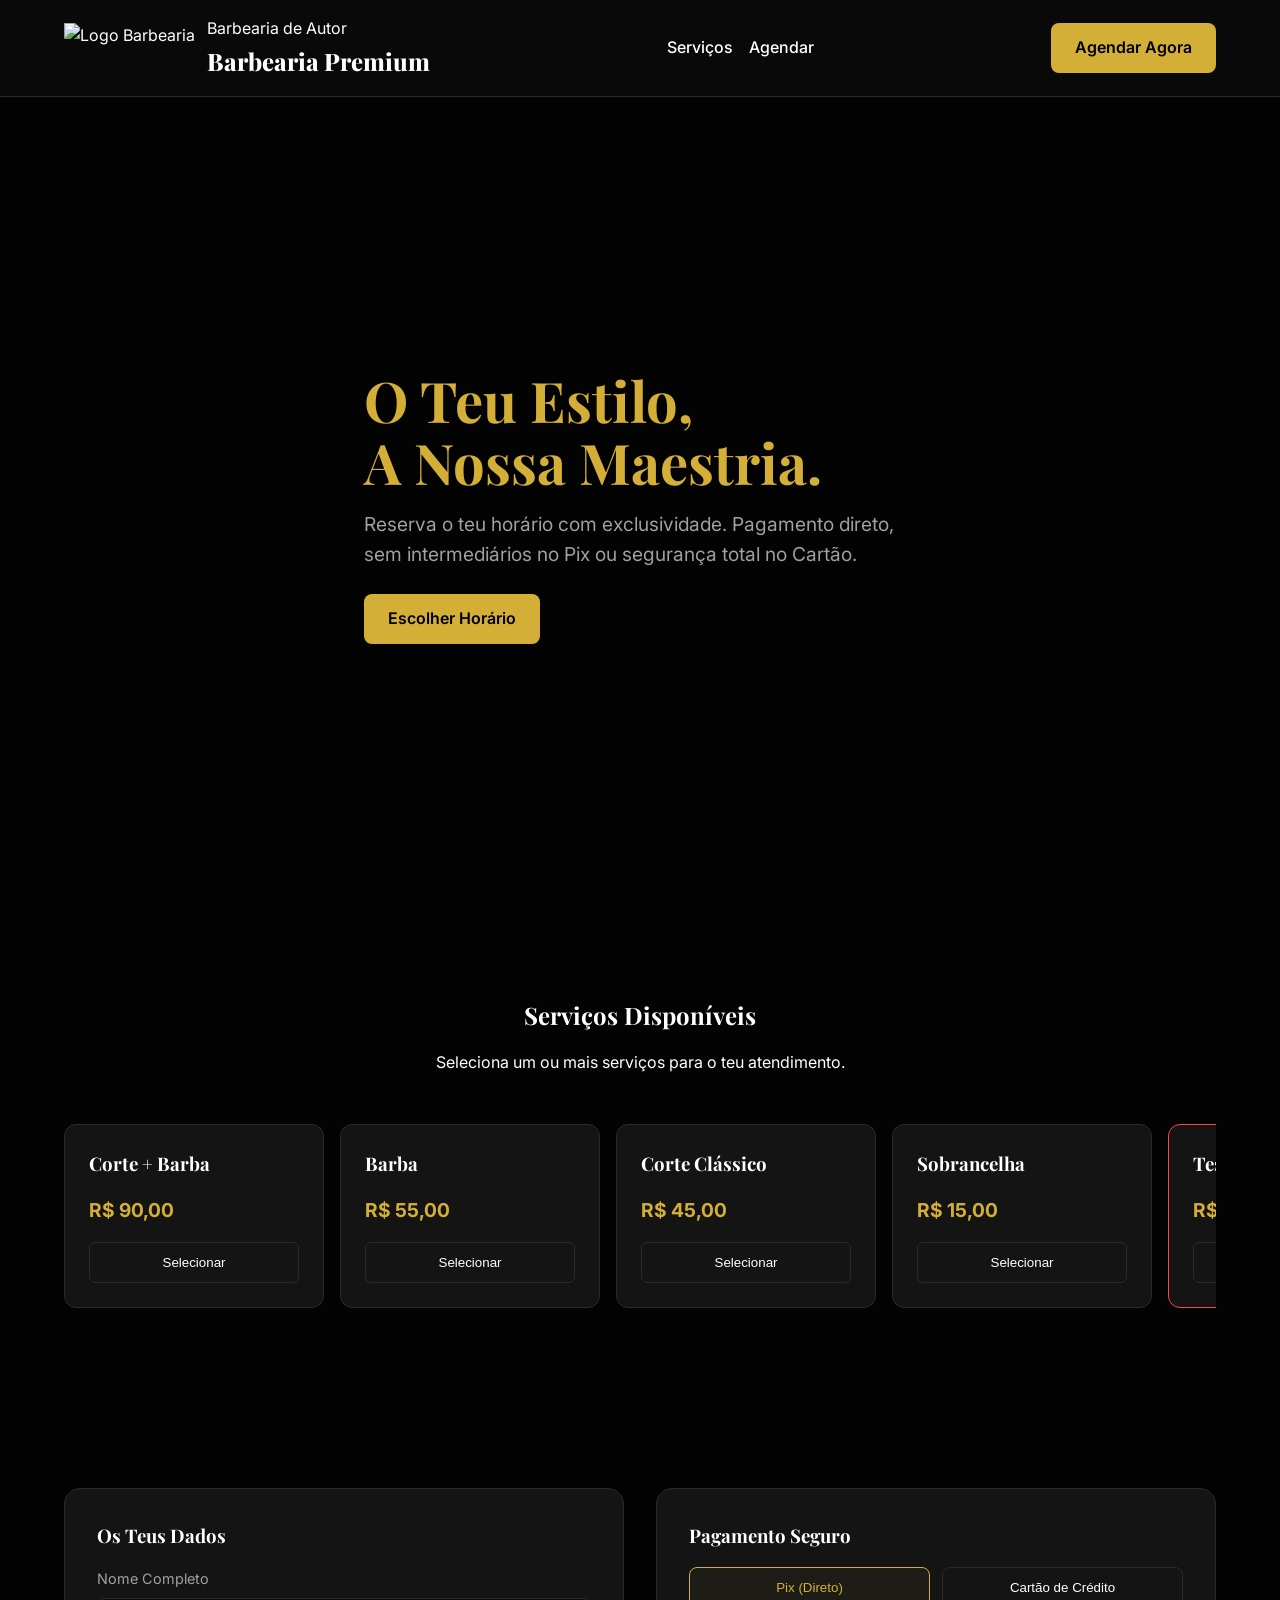
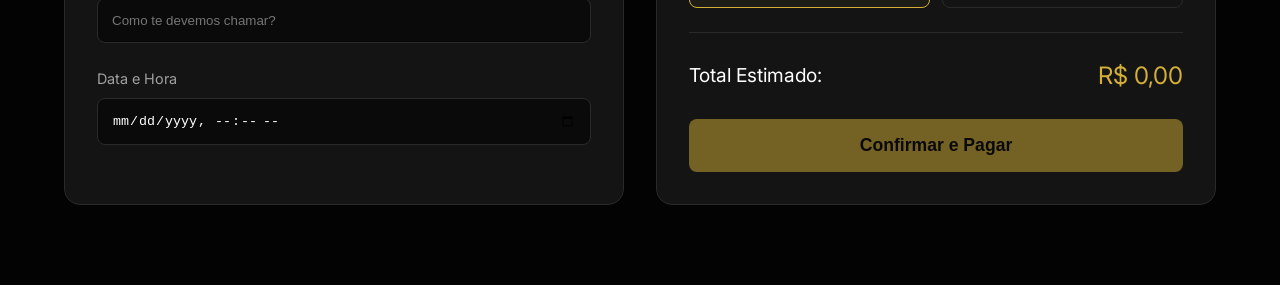
==== index.html @ 87f80664 "Update index.html" ====
<!DOCTYPE html>
<html lang="pt-pt">
<head>
    <meta charset="UTF-8">
    <meta name="viewport" content="width=device-width, initial-scale=1.0">
    <title>Barbearia Premium | Agendamento</title>
    <link rel="preconnect" href="https://fonts.googleapis.com">
    <link rel="preconnect" href="https://fonts.gstatic.com" crossorigin>
    <link href="https://fonts.googleapis.com/css2?family=Inter:wght@400;600;700&family=Playfair+Display:wght@700;800&display=swap" rel="stylesheet">
    <link rel="stylesheet" href="styles.css">
    <script src="https://cdn.jsdelivr.net/npm/@supabase/supabase-js@2"></script>
</head>
<body>

    <header class="site-header">
        <div class="container header-inner">
            <div class="brand">
                <img src="maquininha-logo.png" alt="Logo Barbearia" class="brand-logo-img">
                <div class="brand-text">
                    <span class="brand-kicker">Barbearia de Autor</span>
                    <span class="brand-name">Barbearia Premium</span>
                </div>
            </div>
            <nav class="nav-links">
                <a href="#servicos">Serviços</a>
                <a href="#agendar">Agendar</a>
            </nav>
            <div class="header-actions">
                <a href="#agendar" class="btn btn-primary">Agendar Agora</a>
            </div>
        </div>
    </header>

    <main>
        <section class="hero-section">
            <div class="container hero-content">
                <h1>O Teu Estilo, <br>A Nossa Maestria.</h1>
                <p>Reserva o teu horário com exclusividade. Pagamento direto, sem intermediários no Pix ou segurança total no Cartão.</p>
                <a href="#agendar" class="btn btn-primary">Escolher Horário</a>
            </div>
        </section>

        <section id="servicos" class="section">
            <div class="container">
                <div class="section-head">
                    <h2>Serviços Disponíveis</h2>
                    <p>Seleciona um ou mais serviços para o teu atendimento.</p>
                </div>
                
                <div class="service-grid">
                    <div class="service-card" data-service="Corte + Barba" data-price="90">
                        <div class="card-head">
                            <h3>Corte + Barba</h3>
                            <span class="price-tag">R$ 90,00</span>
                        </div>
                        <button class="service-select">Selecionar</button>
                    </div>

                    <div class="service-card" data-service="Barba" data-price="55">
                        <div class="card-head">
                            <h3>Barba</h3>
                            <span class="price-tag">R$ 55,00</span>
                        </div>
                        <button class="service-select">Selecionar</button>
                    </div>

                    <div class="service-card" data-service="Corte Clássico" data-price="45">
                        <div class="card-head">
                            <h3>Corte Clássico</h3>
                            <span class="price-tag">R$ 45,00</span>
                        </div>
                        <button class="service-select">Selecionar</button>
                    </div>

                    <div class="service-card" data-service="Sobrancelha" data-price="15">
                        <div class="card-head">
                            <h3>Sobrancelha</h3>
                            <span class="price-tag">R$ 15,00</span>
                        </div>
                        <button class="service-select">Selecionar</button>
                    </div>

                    <div class="service-card test-card" data-service="Teste Sistema" data-price="1">
                        <div class="card-head">
                            <h3>Teste do Sistema</h3>
                            <span class="price-tag">R$ 1,00</span>
                        </div>
                        <button class="service-select">Selecionar</button>
                    </div>
                </div>
            </div>
        </section>

        <section id="agendar" class="section section-booking">
            <div class="container">
                <div class="booking-grid">
                    <div class="panel">
                        <h3>Os Teus Dados</h3>
                        <div class="field">
                            <label>Nome Completo</label>
                            <input type="text" id="client-name" placeholder="Como te devemos chamar?">
                        </div>
                        <div class="field">
                            <label>Data e Hora</label>
                            <input type="datetime-local" id="appointment">
                        </div>
                    </div>

                    <div class="panel payment-panel">
                        <h3>Pagamento Seguro</h3>
                        <div class="payment-methods">
                            <button class="payment-button active" data-method="pix">Pix (Direto)</button>
                            <button class="payment-button" data-method="card">Cartão de Crédito</button>
                        </div>

                        <div class="total-line">
                            <span>Total Estimado:</span>
                            <span id="total-value">R$ 0,00</span>
                        </div>

                        <button id="confirm-btn" class="confirm-btn" disabled>Confirmar e Pagar</button>
                    </div>
                </div>
            </div>
        </section>
    </main>

    <div id="pix-modal" class="modal-overlay" style="display:none;">
        <div class="modal-content">
            <h3>Pagamento via Pix</h3>
            <p>Efetua o pagamento e envia o comprovativo no passo seguinte.</p>
            <img id="qr-code-img" src="" alt="QR Code Pix">
            <div class="pix-copy-box">
                <input id="pix-copy-paste" readonly>
                <button onclick="copyPixCode()">Copiar Código</button>
            </div>
            <button id="btn-check-payment" class="btn-success">Já paguei! Enviar Comprovativo</button>
            <button onclick="document.getElementById('pix-modal').style.display='none'" class="btn-cancel">Cancelar</button>
        </div>
    </div>

    <script src="script.js"></script>
</body>
</html>
---- styles.css ----
/* ===========================
   VARIÁVEIS E TEMA ESCURO
=========================== */
:root {
    --bg-color: #0a0a0a;
    --surface-color: #141414;
    --border-color: #2a2a2a;
    --text-primary: #ffffff;
    --text-secondary: #a0a0a0;
    --accent-color: #d4af37; /* Dourado */
    --accent-hover: #b5952f;
    --danger: #ff4444;
    --success: #00C851;
    --font-sans: 'Inter', sans-serif;
    --font-serif: 'Playfair Display', serif;
}

* { margin: 0; padding: 0; box-sizing: border-box; }
html { scroll-behavior: smooth; }

body {
    background-color: var(--bg-color); /* Fallback */
    color: var(--text-primary);
    font-family: var(--font-sans);
    line-height: 1.6;
    
    /* NOVO: Imagem do homem no site TODO */
    background-image: url('Caminho/Para/Sua/Foto_Hero_image_10.png'); /* Coloque o link real */
    background-size: cover;
    background-position: top center; /* Centraliza o rosto no topo */
    background-repeat: no-repeat;
    background-attachment: fixed; /* Efeito parallax ( premium) */
    position: relative;
}

/* Camada escura geral sobre a imagem para garantir a legibilidade do texto em todo o site */
body::before {
    content: '';
    position: absolute;
    top: 0; left: 0; width: 100%; height: 100%;
    background-color: rgba(0, 0, 0, 0.75); /* Camada escura suave */
    z-index: -1; /* Fica atrás de todo o conteúdo */
}

.container {
    max-width: 1200px;
    margin: 0 auto;
    padding: 0 24px;
}

h1, h2, h3 { font-family: var(--font-serif); font-weight: 700; margin-bottom: 16px; }

/* ===========================
   CABEÇALHO (Logo Maquininha)
=========================== */
.site-header {
    background-color: rgba(10, 10, 10, 0.95);
    backdrop-filter: blur(10px);
    border-bottom: 1px solid var(--border-color);
    position: sticky;
    top: 0;
    z-index: 100;
    padding: 16px 0;
}

.header-inner { display: flex; justify-content: space-between; align-items: center; }
.brand { display: flex; align-items: center; gap: 12px; }

/* Styling o novo logo em imagem */
.brand-logo-img {
    height: 50px; /* Ajuste a altura conforme necessário */
    width: auto;
    object-fit: contain;
}

.brand-text { display: flex; flex-direction: column; }
.brand-name { font-family: var(--font-serif); font-size: 1.5rem; font-weight: 800; }
.nav-links { display: flex; gap: 16px; }
.nav-links a { color: var(--text-primary); text-decoration: none; font-weight: 500; }
.nav-links a:hover { color: var(--accent-color); }
.header-actions { display: flex; align-items: center; }

/* ===========================
   BOTÕES E COMPONENTES
=========================== */
.btn { display: inline-block; padding: 12px 24px; border-radius: 8px; font-weight: 600; text-decoration: none; cursor: pointer; border: none; text-align: center; }
.btn-primary { background-color: var(--accent-color); color: #000; }
.section { padding: 80px 0; }
.section-head { margin-bottom: 48px; text-align: center; }

/* ===========================
   CONTEÚDO HERO (Fica sobre o fundo do body)
=========================== */
.hero-section {
    height: calc(100vh - 81px); /* Preenche a tela tirando o header */
    display: flex;
    align-items: center;
    position: relative;
    z-index: 1; /* Garante que fica acima da camada escura do body */
}

.hero-content { max-width: 600px; }
.hero-content h1 { font-size: 3.5rem; line-height: 1.1; color: var(--accent-color); }
.hero-content p { font-size: 1.2rem; color: var(--text-secondary); margin-bottom: 24px; }

/* ===========================
   SERVIÇOS (Carrossel)
=========================== */
.service-grid {
    display: flex;
    overflow-x: auto;
    scroll-snap-type: x mandatory;
    gap: 16px;
    padding-bottom: 20px;
}

.service-card {
    min-width: 260px; flex-shrink: 0; scroll-snap-align: start;
    background-color: var(--surface-color); border: 1px solid var(--border-color);
    border-radius: 12px; padding: 24px; display: flex; flex-direction: column; justify-content: space-between; gap: 16px;
}

.service-card.selected { border-color: var(--accent-color); box-shadow: 0 0 0 1px var(--accent-color); }
.price-tag { color: var(--accent-color); font-weight: 700; font-size: 1.2rem; }
.service-select { width: 100%; padding: 12px; background-color: transparent; border: 1px solid var(--border-color); color: var(--text-primary); border-radius: 6px; cursor: pointer; }
.service-card.selected .service-select { background-color: var(--accent-color); color: #000; border-color: var(--accent-color); }
.test-card { border-color: var(--danger) !important; }

/* ===========================
   AGENDAMENTO
=========================== */
.booking-grid { display: grid; grid-template-columns: 1fr 1fr; gap: 32px; }
.panel { background-color: var(--surface-color); border: 1px solid var(--border-color); border-radius: 16px; padding: 32px; }
.field { margin-bottom: 24px; }
.field label { display: block; font-size: 0.9rem; margin-bottom: 8px; color: var(--text-secondary); }
.field input, .field select { width: 100%; padding: 14px; background-color: var(--bg-color); border: 1px solid var(--border-color); color: var(--text-primary); border-radius: 8px; }
.payment-methods { display: flex; gap: 12px; margin-bottom: 24px; }
.payment-button { flex: 1; padding: 12px; background: transparent; border: 1px solid var(--border-color); color: var(--text-primary); border-radius: 8px; cursor: pointer; }
.payment-button.active { border-color: var(--accent-color); color: var(--accent-color); background-color: rgba(212, 175, 55, 0.05); }
.total-line { display: flex; justify-content: space-between; align-items: center; padding-top: 24px; border-top: 1px solid var(--border-color); margin-bottom: 24px; font-size: 1.2rem; }
#total-value { font-size: 1.5rem; color: var(--accent-color); }
.confirm-btn { width: 100%; padding: 16px; background-color: var(--accent-color); color: #000; border: none; border-radius: 8px; font-size: 1.1rem; font-weight: 700; cursor: pointer; }
.confirm-btn:disabled { opacity: 0.5; cursor: not-allowed; }

/* ===========================
   CELULAR (Mobile) e Correção de Rosto
=========================== */
@media (max-width: 768px) {
    .section { padding: 40px 0; }
    
    body {
        /* No celular, focamos o rosto (top right) para ele aparecer atrás do texto */
        background-position: top right;
    }

    .header-inner { flex-direction: column; gap: 16px; }
    .nav-links { display: none; }
    .header-actions { width: 100%; flex-direction: column; gap: 12px; }
    .header-actions .btn { width: 100%; }

    .hero-content { align-self: flex-end; padding-bottom: 40px; }
    .hero-content h1 { font-size: 2.5rem; }
    
    .booking-grid { grid-template-columns: 1fr; gap: 16px; }
    .panel { padding: 24px 16px; }
    .payment-methods { flex-direction: column; gap: 10px; }
    .payment-button { width: 100%; }
}
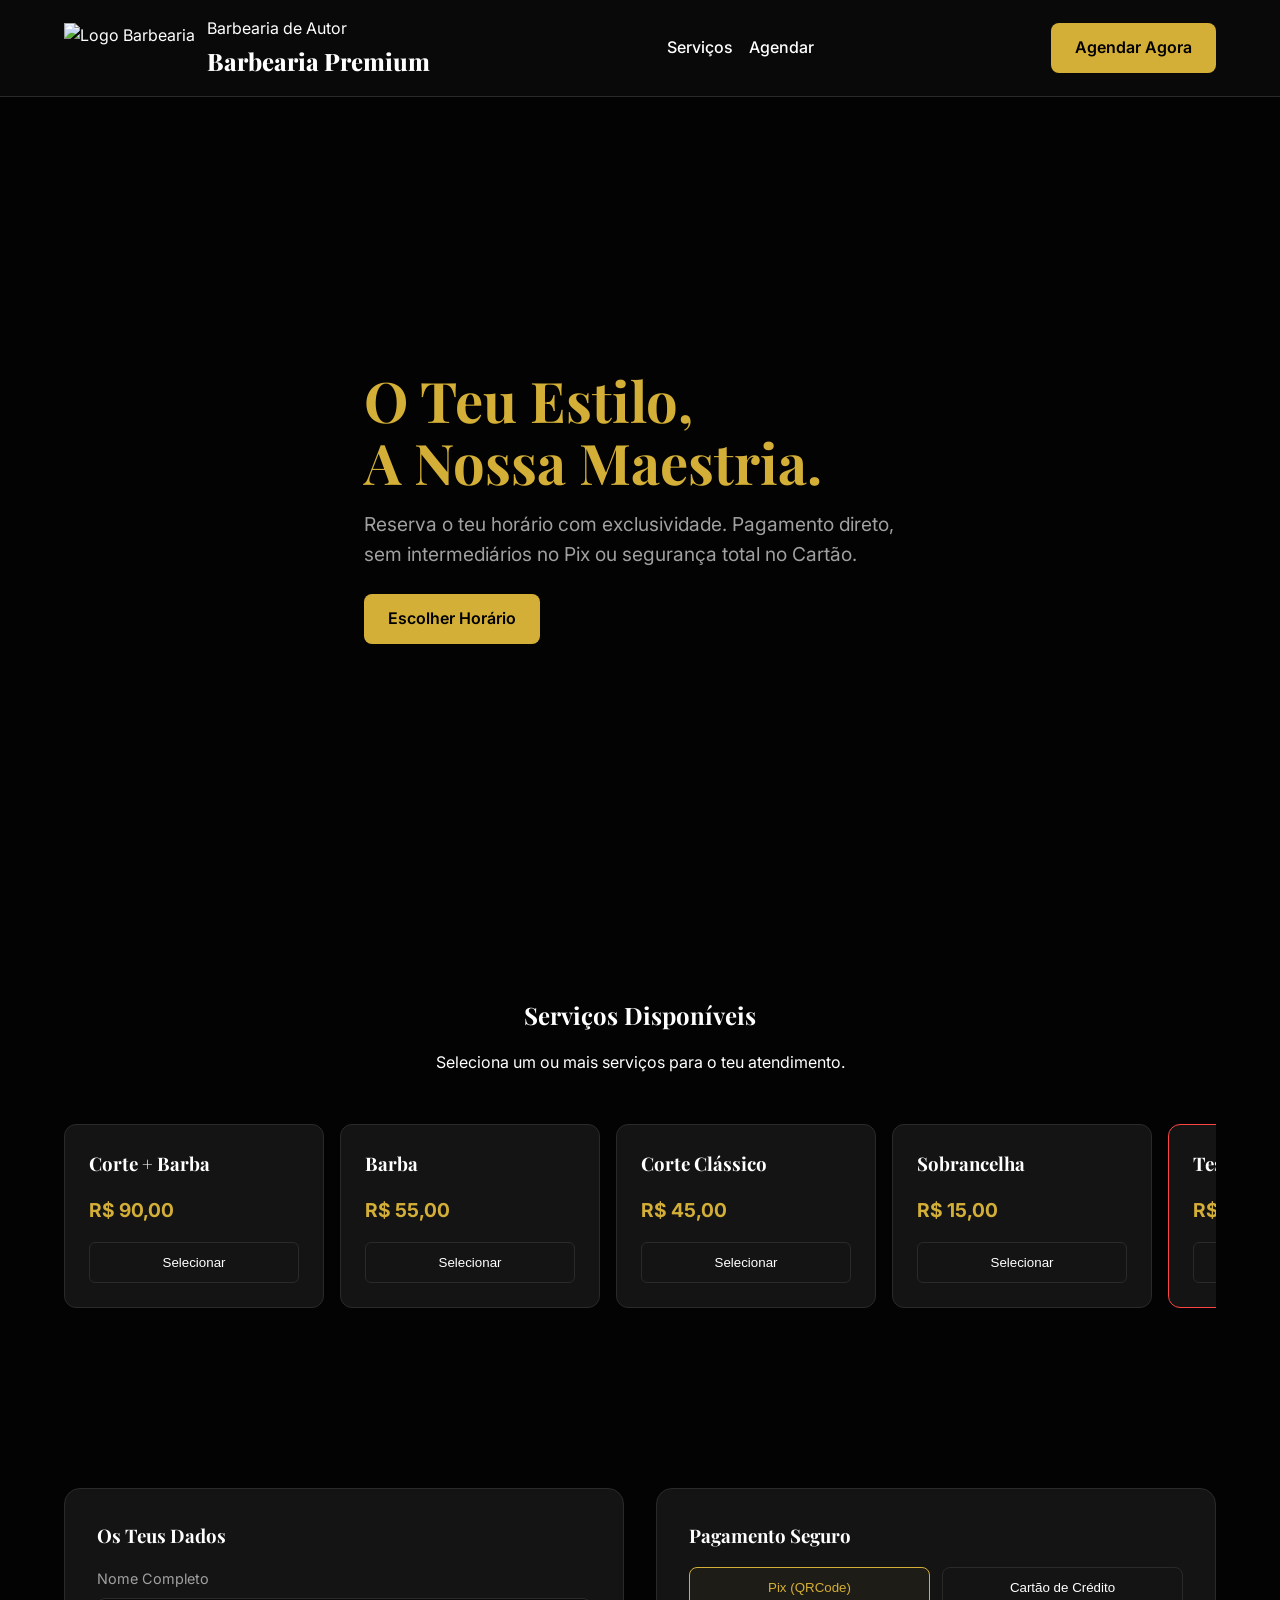
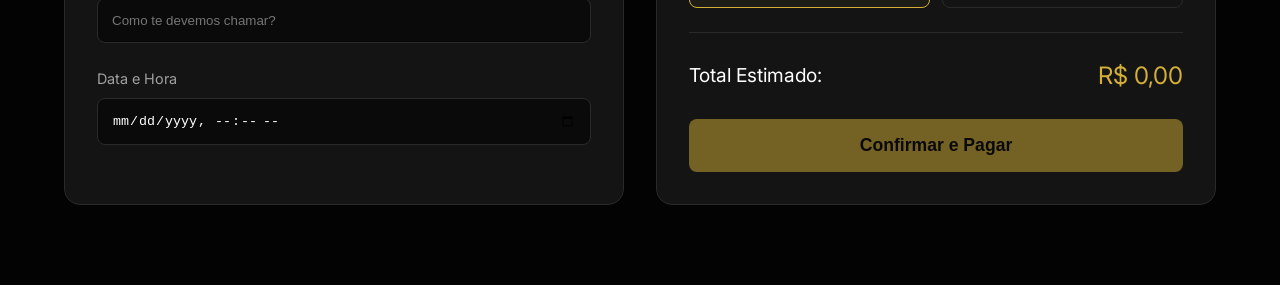
==== commit e0b7946d: "Update text for Pix payment confirmation" ====
--- a/index.html
+++ b/index.html
@@ -109,7 +109,7 @@
                     <div class="panel payment-panel">
                         <h3>Pagamento Seguro</h3>
                         <div class="payment-methods">
-                            <button class="payment-button active" data-method="pix">Pix (Direto)</button>
+                            <button class="payment-button active" data-method="pix">Pix (QRCode)</button>
                             <button class="payment-button" data-method="card">Cartão de Crédito</button>
                         </div>
 
@@ -128,13 +128,13 @@
     <div id="pix-modal" class="modal-overlay" style="display:none;">
         <div class="modal-content">
             <h3>Pagamento via Pix</h3>
-            <p>Efetua o pagamento e envia o comprovativo no passo seguinte.</p>
+            <p>Efetua o pagamento e envia o comprovante no passo seguinte.</p>
             <img id="qr-code-img" src="" alt="QR Code Pix">
             <div class="pix-copy-box">
                 <input id="pix-copy-paste" readonly>
                 <button onclick="copyPixCode()">Copiar Código</button>
             </div>
-            <button id="btn-check-payment" class="btn-success">Já paguei! Enviar Comprovativo</button>
+            <button id="btn-check-payment" class="btn-success">Já paguei! Enviar Comprovante</button>
             <button onclick="document.getElementById('pix-modal').style.display='none'" class="btn-cancel">Cancelar</button>
         </div>
     </div>
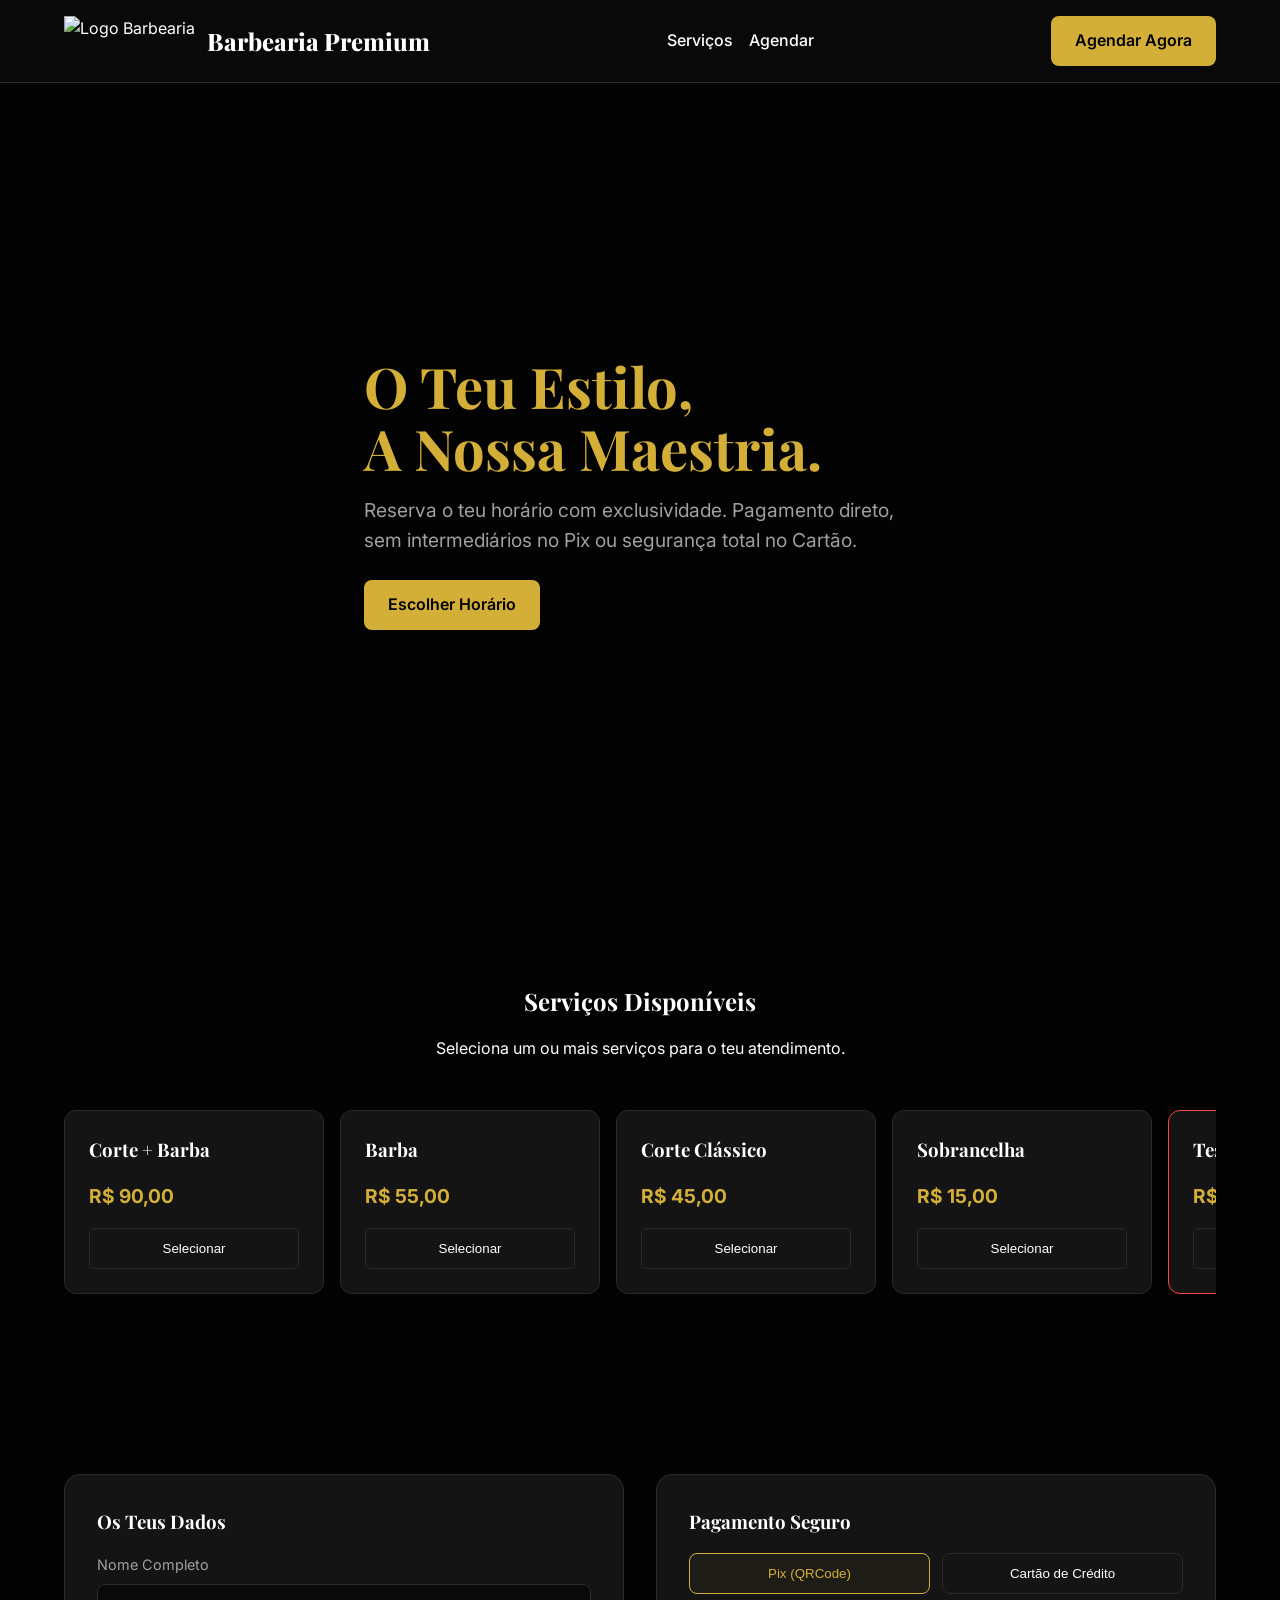
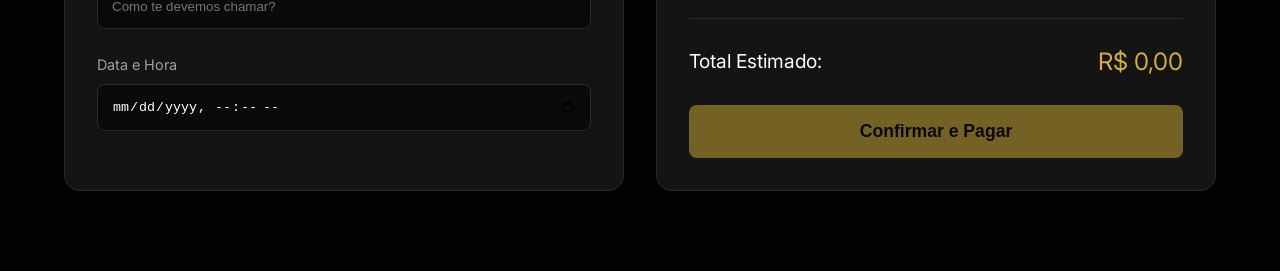
==== commit c991b1af: "Update index.html" ====
--- a/index.html
+++ b/index.html
@@ -17,7 +17,6 @@
             <div class="brand">
                 <img src="maquininha-logo.png" alt="Logo Barbearia" class="brand-logo-img">
                 <div class="brand-text">
-                    <span class="brand-kicker">Barbearia de Autor</span>
                     <span class="brand-name">Barbearia Premium</span>
                 </div>
             </div>
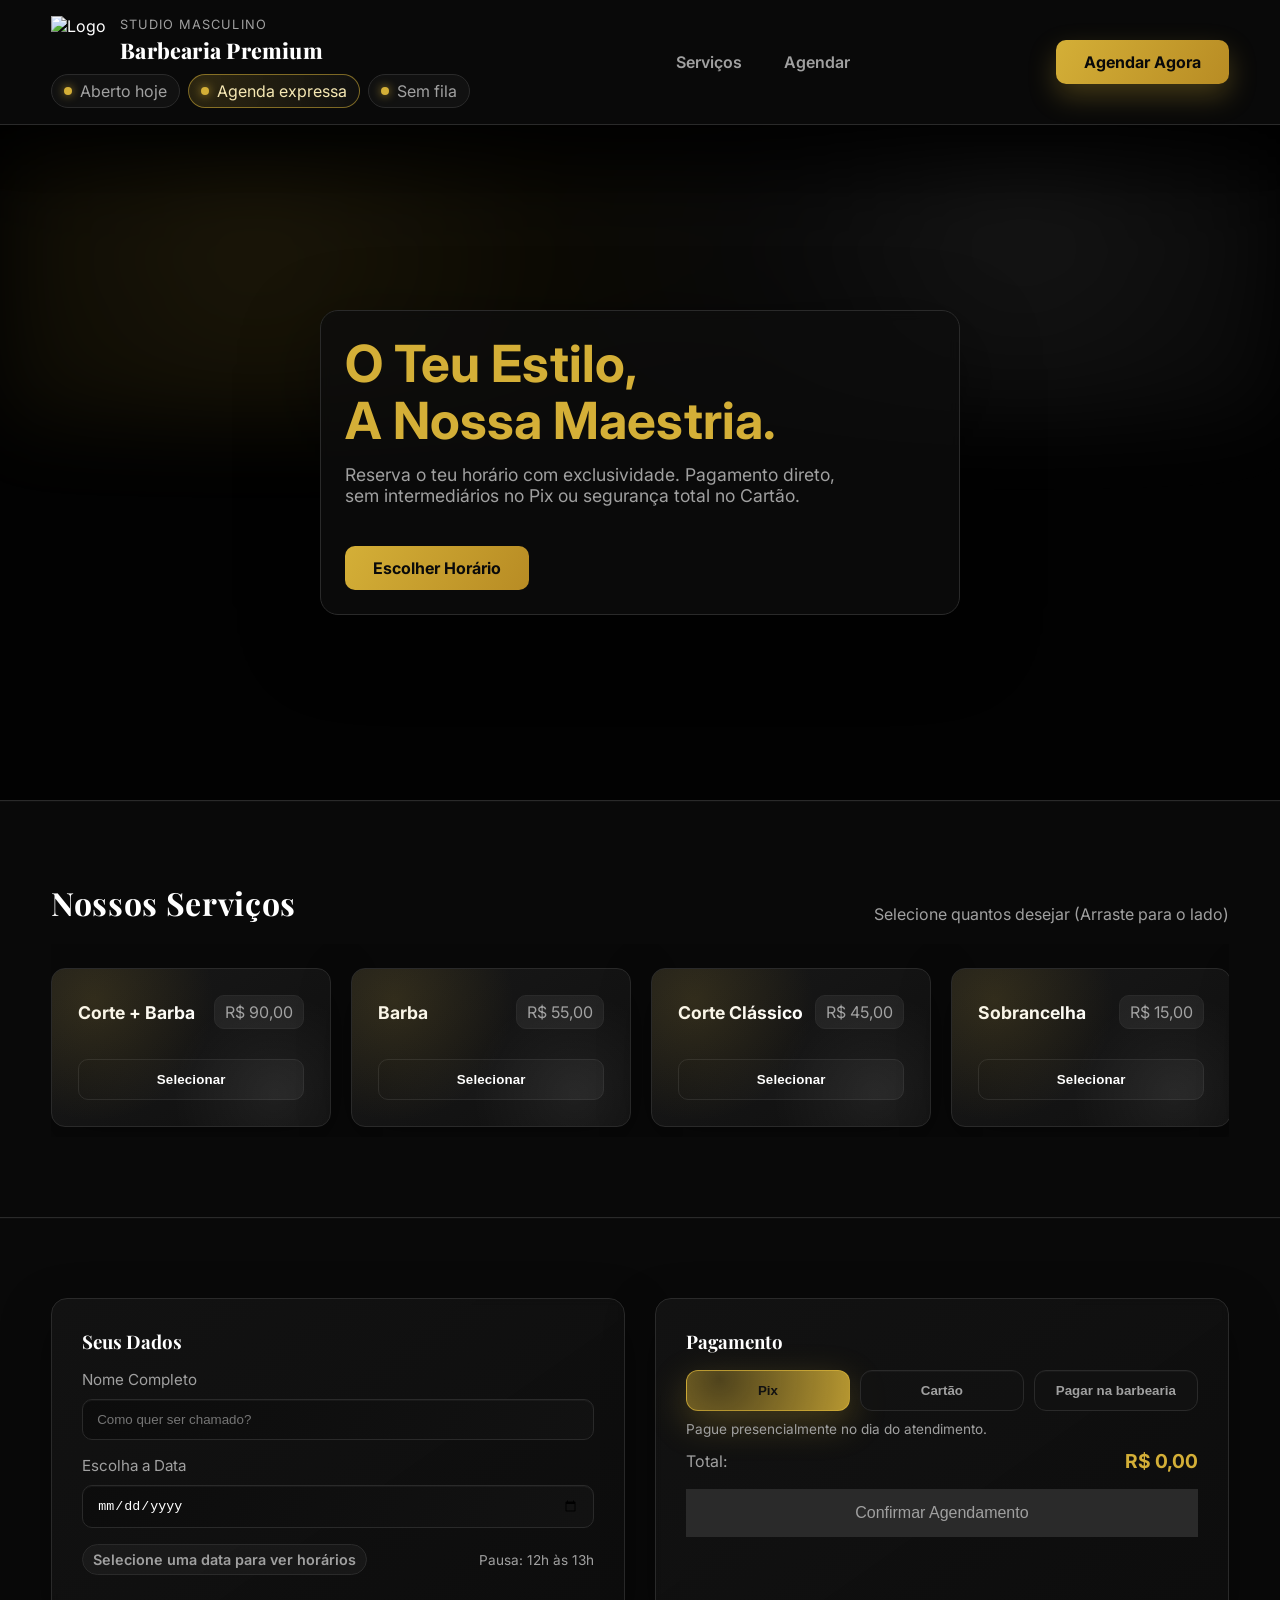
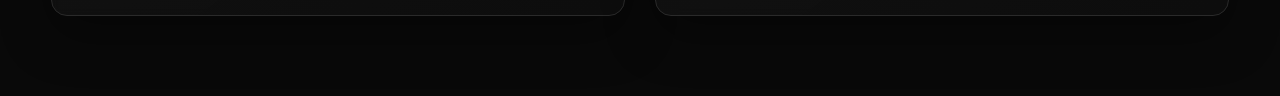
==== commit 2108936c: "feat: implement mobile-first scheduling UI with availability slots" ====
--- a/index.html
+++ b/index.html
@@ -1,9 +1,9 @@
 <!DOCTYPE html>
-<html lang="pt-pt">
+<html lang="pt-br">
 <head>
     <meta charset="UTF-8">
     <meta name="viewport" content="width=device-width, initial-scale=1.0">
-    <title>Barbearia Premium | Agendamento</title>
+    <title>Barbearia Premium</title>
     <link rel="preconnect" href="https://fonts.googleapis.com">
     <link rel="preconnect" href="https://fonts.gstatic.com" crossorigin>
     <link href="https://fonts.googleapis.com/css2?family=Inter:wght@400;600;700&family=Playfair+Display:wght@700;800&display=swap" rel="stylesheet">
@@ -14,10 +14,18 @@
 
     <header class="site-header">
         <div class="container header-inner">
-            <div class="brand">
-                <img src="maquininha-logo.png" alt="Logo Barbearia" class="brand-logo-img">
-                <div class="brand-text">
-                    <span class="brand-name">Barbearia Premium</span>
+                <div class="brand-block">
+                    <div class="brand">
+                        <img src="maquininha-logo.png" alt="Logo" class="brand-logo-img">
+                    <div class="brand-text">
+                        <span class="brand-kicker">Studio Masculino</span>
+                        <span class="brand-name">Barbearia Premium</span>
+                    </div>
+                </div>
+                <div class="header-meta">
+                    <span class="pill pill-ghost">Aberto hoje</span>
+                    <span class="pill pill-accent">Agenda expressa</span>
+                    <span class="pill pill-ghost">Sem fila</span>
                 </div>
             </div>
             <nav class="nav-links">
@@ -35,15 +43,15 @@
             <div class="container hero-content">
                 <h1>O Teu Estilo, <br>A Nossa Maestria.</h1>
                 <p>Reserva o teu horário com exclusividade. Pagamento direto, sem intermediários no Pix ou segurança total no Cartão.</p>
-                <a href="#agendar" class="btn btn-primary">Escolher Horário</a>
+                <a href="#agendar" class="btn btn-primary btn-hero">Escolher Horário</a>
             </div>
         </section>
 
         <section id="servicos" class="section">
             <div class="container">
                 <div class="section-head">
-                    <h2>Serviços Disponíveis</h2>
-                    <p>Seleciona um ou mais serviços para o teu atendimento.</p>
+                    <h2>Nossos Serviços</h2>
+                    <p>Selecione quantos desejar (Arraste para o lado)</p>
                 </div>
                 
                 <div class="service-grid">
@@ -54,7 +62,6 @@
                         </div>
                         <button class="service-select">Selecionar</button>
                     </div>
-
                     <div class="service-card" data-service="Barba" data-price="55">
                         <div class="card-head">
                             <h3>Barba</h3>
@@ -62,7 +69,6 @@
                         </div>
                         <button class="service-select">Selecionar</button>
                     </div>
-
                     <div class="service-card" data-service="Corte Clássico" data-price="45">
                         <div class="card-head">
                             <h3>Corte Clássico</h3>
@@ -70,7 +76,6 @@
                         </div>
                         <button class="service-select">Selecionar</button>
                     </div>
-
                     <div class="service-card" data-service="Sobrancelha" data-price="15">
                         <div class="card-head">
                             <h3>Sobrancelha</h3>
@@ -78,10 +83,9 @@
                         </div>
                         <button class="service-select">Selecionar</button>
                     </div>
-
                     <div class="service-card test-card" data-service="Teste Sistema" data-price="1">
                         <div class="card-head">
-                            <h3>Teste do Sistema</h3>
+                            <h3>Teste (R$ 1,00)</h3>
                             <span class="price-tag">R$ 1,00</span>
                         </div>
                         <button class="service-select">Selecionar</button>
@@ -94,47 +98,55 @@
             <div class="container">
                 <div class="booking-grid">
                     <div class="panel">
-                        <h3>Os Teus Dados</h3>
+                        <h3>Seus Dados</h3>
                         <div class="field">
                             <label>Nome Completo</label>
-                            <input type="text" id="client-name" placeholder="Como te devemos chamar?">
+                            <input type="text" id="client-name" placeholder="Como quer ser chamado?">
                         </div>
                         <div class="field">
-                            <label>Data e Hora</label>
-                            <input type="datetime-local" id="appointment">
+                            <label>Escolha a Data</label>
+                            <input type="date" id="appointment-date">
                         </div>
+                        <div class="availability-head">
+                            <span id="shop-status" class="shop-status status-neutral">Selecione uma data para ver horários</span>
+                            <span class="lunch-info">Pausa: 12h às 13h</span>
+                        </div>
+                        <div id="slots-grid" class="slots-grid" aria-live="polite"></div>
                     </div>
-
-                    <div class="panel payment-panel">
-                        <h3>Pagamento Seguro</h3>
+                    <div class="panel">
+                        <h3>Pagamento</h3>
                         <div class="payment-methods">
-                            <button class="payment-button active" data-method="pix">Pix (QRCode)</button>
-                            <button class="payment-button" data-method="card">Cartão de Crédito</button>
+                            <button class="payment-button active" data-method="pix">Pix</button>
+                            <button class="payment-button" data-method="card">Cartão</button>
+                            <button class="payment-button" data-method="onsite">Pagar na barbearia</button>
                         </div>
-
+                        <p class="onsite-note">Pague presencialmente no dia do atendimento.</p>
                         <div class="total-line">
-                            <span>Total Estimado:</span>
+                            <span>Total:</span>
                             <span id="total-value">R$ 0,00</span>
                         </div>
-
-                        <button id="confirm-btn" class="confirm-btn" disabled>Confirmar e Pagar</button>
+                        <button id="confirm-btn" class="confirm-btn" disabled>Confirmar Agendamento</button>
                     </div>
                 </div>
             </div>
         </section>
     </main>
 
-    <div id="pix-modal" class="modal-overlay" style="display:none;">
+    <div id="pix-modal" class="modal-overlay">
         <div class="modal-content">
+            <button class="modal-close" id="close-pix-modal" aria-label="Fechar modal">&times;</button>
             <h3>Pagamento via Pix</h3>
-            <p>Efetua o pagamento e envia o comprovante no passo seguinte.</p>
-            <img id="qr-code-img" src="" alt="QR Code Pix">
-            <div class="pix-copy-box">
-                <input id="pix-copy-paste" readonly>
-                <button onclick="copyPixCode()">Copiar Código</button>
+            <p>Escaneie o QR Code ou copie o código abaixo para finalizar.</p>
+            <div class="qr-wrapper">
+                <img id="qr-code-img" alt="QR Code Pix" class="qr-image">
             </div>
-            <button id="btn-check-payment" class="btn-success">Já paguei! Enviar Comprovante</button>
-            <button onclick="document.getElementById('pix-modal').style.display='none'" class="btn-cancel">Cancelar</button>
+            <div class="copy-row">
+                <input id="pix-copy-paste" type="text" readonly>
+                <button class="btn btn-primary" id="copy-pix-btn" type="button">Copiar código</button>
+            </div>
+            <div class="modal-actions">
+                <button class="btn-secondary" id="btn-check-payment" type="button">Já paguei</button>
+            </div>
         </div>
     </div>
 
--- a/styles.css
+++ b/styles.css
@@ -1,168 +1,410 @@
-/* ===========================
-   VARIÁVEIS E TEMA ESCURO
-=========================== */
 :root {
     --bg-color: #0a0a0a;
-    --surface-color: #141414;
+    --surface-color: #141414; /* Cinza bem escuro para os painéis */
     --border-color: #2a2a2a;
     --text-primary: #ffffff;
     --text-secondary: #a0a0a0;
-    --accent-color: #d4af37; /* Dourado */
-    --accent-hover: #b5952f;
-    --danger: #ff4444;
-    --success: #00C851;
+    --accent-color: #d4af37;
     --font-sans: 'Inter', sans-serif;
     --font-serif: 'Playfair Display', serif;
 }
 
 * { margin: 0; padding: 0; box-sizing: border-box; }
-html { scroll-behavior: smooth; }
 
 body {
-    background-color: var(--bg-color); /* Fallback */
+    background-color: var(--bg-color);
     color: var(--text-primary);
     font-family: var(--font-sans);
-    line-height: 1.6;
-    
-    /* NOVO: Imagem do homem no site TODO */
-    background-image: url('Caminho/Para/Sua/Foto_Hero_image_10.png'); /* Coloque o link real */
+    /* IMAGENS MANTIDAS - NÃO MEXER */
+    background-image: url('fundo-rosto.jpg'); 
     background-size: cover;
-    background-position: top center; /* Centraliza o rosto no topo */
+    background-position: center;
     background-repeat: no-repeat;
-    background-attachment: fixed; /* Efeito parallax ( premium) */
+    background-attachment: fixed;
     position: relative;
 }
 
-/* Camada escura geral sobre a imagem para garantir a legibilidade do texto em todo o site */
+body a { color: inherit; text-decoration: none; }
+
+.container {
+    width: min(1180px, 92vw);
+    margin: 0 auto;
+}
+
 body::before {
     content: '';
     position: absolute;
     top: 0; left: 0; width: 100%; height: 100%;
-    background-color: rgba(0, 0, 0, 0.75); /* Camada escura suave */
-    z-index: -1; /* Fica atrás de todo o conteúdo */
-}
-
-.container {
-    max-width: 1200px;
-    margin: 0 auto;
-    padding: 0 24px;
-}
-
-h1, h2, h3 { font-family: var(--font-serif); font-weight: 700; margin-bottom: 16px; }
-
-/* ===========================
-   CABEÇALHO (Logo Maquininha)
-=========================== */
+    background-color: rgba(0, 0, 0, 0.8); /* Escurece o fundo para legibilidade */
+    z-index: -1;
+}
+
+/* HEADER */
 .site-header {
-    background-color: rgba(10, 10, 10, 0.95);
-    backdrop-filter: blur(10px);
+    background-color: rgba(10, 10, 10, 0.9);
+    backdrop-filter: blur(14px) saturate(130%);
     border-bottom: 1px solid var(--border-color);
-    position: sticky;
-    top: 0;
-    z-index: 100;
+    position: relative; z-index: 100;
     padding: 16px 0;
-}
-
-.header-inner { display: flex; justify-content: space-between; align-items: center; }
-.brand { display: flex; align-items: center; gap: 12px; }
-
-/* Styling o novo logo em imagem */
-.brand-logo-img {
-    height: 50px; /* Ajuste a altura conforme necessário */
-    width: auto;
-    object-fit: contain;
-}
-
-.brand-text { display: flex; flex-direction: column; }
-.brand-name { font-family: var(--font-serif); font-size: 1.5rem; font-weight: 800; }
-.nav-links { display: flex; gap: 16px; }
-.nav-links a { color: var(--text-primary); text-decoration: none; font-weight: 500; }
-.nav-links a:hover { color: var(--accent-color); }
-.header-actions { display: flex; align-items: center; }
-
-/* ===========================
-   BOTÕES E COMPONENTES
-=========================== */
-.btn { display: inline-block; padding: 12px 24px; border-radius: 8px; font-weight: 600; text-decoration: none; cursor: pointer; border: none; text-align: center; }
-.btn-primary { background-color: var(--accent-color); color: #000; }
-.section { padding: 80px 0; }
-.section-head { margin-bottom: 48px; text-align: center; }
-
-/* ===========================
-   CONTEÚDO HERO (Fica sobre o fundo do body)
-=========================== */
+    box-shadow: 0 18px 48px rgba(0, 0, 0, 0.32);
+}
+.header-inner { 
+    display: grid; 
+    grid-template-columns: 1fr; 
+    align-items: center; 
+    gap: 12px; 
+}
+.brand-block { display: flex; flex-direction: column; gap: 10px; }
+.brand { display: flex; align-items: center; gap: 14px; }
+.brand-logo-img { height: 48px; width: auto; }
+.brand-text { display: flex; flex-direction: column; gap: 4px; }
+.brand-kicker { font-size: 0.8rem; color: var(--text-secondary); letter-spacing: 0.08em; text-transform: uppercase; }
+.brand-name { font-family: var(--font-serif); font-size: 1.35rem; font-weight: 800; letter-spacing: 0.01em; }
+.header-meta { display: flex; align-items: center; gap: 8px; flex-wrap: wrap; }
+.pill {
+    display: inline-flex;
+    align-items: center;
+    gap: 8px;
+    padding: 6px 12px;
+    border-radius: 999px;
+    border: 1px solid var(--border-color);
+    background: rgba(255, 255, 255, 0.04);
+    color: var(--text-secondary);
+}
+.pill::before {
+    content: '';
+    width: 8px;
+    height: 8px;
+    border-radius: 50%;
+    background: var(--accent-color);
+    box-shadow: 0 0 10px rgba(212, 175, 55, 0.8);
+}
+.pill-ghost { background: rgba(255, 255, 255, 0.03); }
+.pill-accent { 
+    border-color: rgba(212, 175, 55, 0.55);
+    background: radial-gradient(circle at 10% 10%, rgba(212, 175, 55, 0.18), rgba(20, 20, 20, 0.6));
+    color: #f6e8b3;
+}
+.nav-links { display: none; }
+.nav-links a { 
+    display: inline-flex;
+    align-items: center;
+    padding: 10px 12px; 
+    color: var(--text-secondary); 
+    font-weight: 600; 
+    border-radius: 12px; 
+    transition: all 0.25s ease; 
+}
+.nav-links a:hover { color: var(--text-primary); background: rgba(255, 255, 255, 0.07); }
+.header-actions .btn-primary { box-shadow: 0 12px 28px rgba(212, 175, 55, 0.28); }
+
+/* HERO SECTION - O Ajuste de Espaço está aqui */
 .hero-section {
-    height: calc(100vh - 81px); /* Preenche a tela tirando o header */
+    position: relative;
+    min-height: 75vh;
     display: flex;
     align-items: center;
+    background: transparent; /* Garante que não tenha fundo branco */
+}
+.hero-section::after {
+    content: '';
+    position: absolute;
+    inset: 40px 0 auto 0;
+    height: 260px;
+    background: radial-gradient(circle at 20% 30%, rgba(212, 175, 55, 0.12), transparent 50%),
+                radial-gradient(circle at 80% 20%, rgba(255, 255, 255, 0.08), transparent 45%);
+    filter: blur(40px);
+    pointer-events: none;
+}
+.hero-content {
     position: relative;
-    z-index: 1; /* Garante que fica acima da camada escura do body */
-}
-
-.hero-content { max-width: 600px; }
-.hero-content h1 { font-size: 3.5rem; line-height: 1.1; color: var(--accent-color); }
-.hero-content p { font-size: 1.2rem; color: var(--text-secondary); margin-bottom: 24px; }
-
-/* ===========================
-   SERVIÇOS (Carrossel)
-=========================== */
+    z-index: 1;
+    max-width: 640px;
+    padding: 24px;
+    background: rgba(14, 14, 14, 0.78);
+    border: 1px solid var(--border-color);
+    border-radius: 18px;
+    box-shadow: 0 24px 80px rgba(0, 0, 0, 0.45);
+    backdrop-filter: blur(6px);
+}
+.hero-content h1 { font-size: 2.25rem; color: var(--accent-color); line-height: 1.1; margin-bottom: 16px; }
+.hero-content p { font-size: 1rem; color: var(--text-secondary); max-width: 520px; }
+
+/* RESOLUÇÃO DO ESPAÇO: margem superior no botão hero */
+.btn-hero { 
+    margin-top: 40px !important; 
+    display: inline-block;
+}
+
+/* SEÇÕES (Removendo o fundo branco e unificando) */
+.section { 
+    padding: 80px 0; 
+    background-color: rgba(10, 10, 10, 0.95); /* Fundo escuro estático */
+    border-top: 1px solid var(--border-color);
+    box-shadow: inset 0 1px 0 rgba(255, 255, 255, 0.02);
+}
+.section-head { display: flex; justify-content: space-between; align-items: flex-end; gap: 16px; margin-bottom: 20px; }
+.section-head h2 { font-family: var(--font-serif); font-size: 2rem; letter-spacing: 0.02em; }
+.section-head p { color: var(--text-secondary); }
+
+/* CARROSSEL DE SERVIÇOS */
 .service-grid {
     display: flex;
     overflow-x: auto;
+    gap: 20px;
+    padding: 24px 0 10px;
     scroll-snap-type: x mandatory;
-    gap: 16px;
-    padding-bottom: 20px;
-}
+    -webkit-overflow-scrolling: touch;
+}
+.service-grid::-webkit-scrollbar { height: 5px; }
+.service-grid::-webkit-scrollbar-thumb { background: var(--accent-color); border-radius: 10px; }
 
 .service-card {
-    min-width: 260px; flex-shrink: 0; scroll-snap-align: start;
-    background-color: var(--surface-color); border: 1px solid var(--border-color);
-    border-radius: 12px; padding: 24px; display: flex; flex-direction: column; justify-content: space-between; gap: 16px;
-}
-
-.service-card.selected { border-color: var(--accent-color); box-shadow: 0 0 0 1px var(--accent-color); }
-.price-tag { color: var(--accent-color); font-weight: 700; font-size: 1.2rem; }
-.service-select { width: 100%; padding: 12px; background-color: transparent; border: 1px solid var(--border-color); color: var(--text-primary); border-radius: 6px; cursor: pointer; }
-.service-card.selected .service-select { background-color: var(--accent-color); color: #000; border-color: var(--accent-color); }
-.test-card { border-color: var(--danger) !important; }
-
-/* ===========================
-   AGENDAMENTO
-=========================== */
-.booking-grid { display: grid; grid-template-columns: 1fr 1fr; gap: 32px; }
-.panel { background-color: var(--surface-color); border: 1px solid var(--border-color); border-radius: 16px; padding: 32px; }
-.field { margin-bottom: 24px; }
-.field label { display: block; font-size: 0.9rem; margin-bottom: 8px; color: var(--text-secondary); }
-.field input, .field select { width: 100%; padding: 14px; background-color: var(--bg-color); border: 1px solid var(--border-color); color: var(--text-primary); border-radius: 8px; }
-.payment-methods { display: flex; gap: 12px; margin-bottom: 24px; }
-.payment-button { flex: 1; padding: 12px; background: transparent; border: 1px solid var(--border-color); color: var(--text-primary); border-radius: 8px; cursor: pointer; }
-.payment-button.active { border-color: var(--accent-color); color: var(--accent-color); background-color: rgba(212, 175, 55, 0.05); }
-.total-line { display: flex; justify-content: space-between; align-items: center; padding-top: 24px; border-top: 1px solid var(--border-color); margin-bottom: 24px; font-size: 1.2rem; }
-#total-value { font-size: 1.5rem; color: var(--accent-color); }
-.confirm-btn { width: 100%; padding: 16px; background-color: var(--accent-color); color: #000; border: none; border-radius: 8px; font-size: 1.1rem; font-weight: 700; cursor: pointer; }
-.confirm-btn:disabled { opacity: 0.5; cursor: not-allowed; }
-
-/* ===========================
-   CELULAR (Mobile) e Correção de Rosto
-=========================== */
+    min-width: 280px;
+    position: relative;
+    overflow: hidden;
+    background: linear-gradient(145deg, rgba(26, 26, 26, 0.92), rgba(16, 16, 16, 0.92));
+    border: 1px solid var(--border-color);
+    border-radius: 14px;
+    padding: 26px;
+    scroll-snap-align: start;
+    box-shadow: 0 14px 50px rgba(0, 0, 0, 0.35);
+    transition: transform 0.25s ease, border-color 0.25s ease, box-shadow 0.25s ease;
+}
+.service-card::before {
+    content: '';
+    position: absolute;
+    inset: 0;
+    background: radial-gradient(circle at 15% 20%, rgba(212, 175, 55, 0.14), transparent 45%),
+                radial-gradient(circle at 80% 80%, rgba(255, 255, 255, 0.06), transparent 40%);
+    pointer-events: none;
+}
+.service-card .card-head { display: flex; align-items: center; justify-content: space-between; margin-bottom: 18px; gap: 12px; }
+.service-card h3 { font-size: 1.1rem; }
+.price-tag { padding: 6px 10px; border-radius: 10px; background: rgba(255, 255, 255, 0.06); color: var(--text-secondary); border: 1px solid var(--border-color); }
+.service-select {
+    width: 100%;
+    margin-top: 12px;
+    padding: 12px 14px;
+    border-radius: 10px;
+    border: 1px solid var(--border-color);
+    background: linear-gradient(120deg, rgba(20, 20, 20, 0.9), rgba(30, 30, 30, 0.9));
+    color: var(--text-primary);
+    font-weight: 700;
+    letter-spacing: 0.01em;
+    cursor: pointer;
+    transition: all 0.25s ease;
+}
+.service-card:hover { transform: translateY(-4px); box-shadow: 0 18px 60px rgba(0, 0, 0, 0.45); }
+.service-select:hover { border-color: var(--accent-color); background: linear-gradient(120deg, rgba(34, 28, 14, 0.9), rgba(18, 18, 18, 0.9)); box-shadow: 0 12px 32px rgba(212, 175, 55, 0.18); }
+.service-card.selected { border-color: rgba(212, 175, 55, 0.8); box-shadow: 0 18px 60px rgba(212, 175, 55, 0.15); }
+.service-card.selected .price-tag { color: #f9e8b0; background: rgba(212, 175, 55, 0.18); border-color: rgba(212, 175, 55, 0.5); }
+.service-card.selected .service-select { background: linear-gradient(120deg, rgba(212, 175, 55, 0.9), rgba(161, 129, 36, 0.95)); color: #111; }
+
+/* AGENDAMENTO */
+.booking-grid { display: grid; grid-template-columns: 1fr; gap: 16px; align-items: stretch; }
+.panel { 
+    background: linear-gradient(145deg, rgba(20, 20, 20, 0.85), rgba(14, 14, 14, 0.92));
+    padding: 22px; 
+    border-radius: 16px; 
+    border: 1px solid var(--border-color); 
+    box-shadow: 0 18px 50px rgba(0, 0, 0, 0.35);
+    backdrop-filter: blur(4px);
+}
+.panel h3 { margin-bottom: 16px; font-family: var(--font-serif); }
+.field { display: flex; flex-direction: column; gap: 8px; margin-bottom: 16px; }
+.field label { color: var(--text-secondary); font-size: 0.95rem; }
+.field input { 
+    width: 100%; 
+    padding: 12px 14px; 
+    background: linear-gradient(115deg, rgba(12, 12, 12, 0.95), rgba(18, 18, 18, 0.95));
+    border: 1px solid var(--border-color); 
+    color: #fff; 
+    border-radius: 10px; 
+    margin-top: 2px; 
+    box-shadow: inset 0 1px 0 rgba(255, 255, 255, 0.04);
+    transition: all 0.2s ease;
+}
+.field input:focus { outline: none; border-color: var(--accent-color); box-shadow: 0 0 0 3px rgba(212, 175, 55, 0.18); }
+.availability-head {
+    display: flex;
+    align-items: center;
+    justify-content: space-between;
+    gap: 10px;
+    flex-wrap: wrap;
+    margin: 8px 0 10px;
+}
+.shop-status {
+    font-size: 0.9rem;
+    font-weight: 600;
+    padding: 6px 10px;
+    border-radius: 999px;
+    border: 1px solid var(--border-color);
+}
+.status-open {
+    border-color: rgba(54, 179, 126, 0.5);
+    color: #8ef0c5;
+    background: rgba(54, 179, 126, 0.12);
+}
+.status-closed, .status-error {
+    border-color: rgba(219, 74, 74, 0.55);
+    color: #ffb3b3;
+    background: rgba(219, 74, 74, 0.14);
+}
+.status-neutral {
+    color: var(--text-secondary);
+    background: rgba(255, 255, 255, 0.04);
+}
+.lunch-info {
+    color: var(--text-secondary);
+    font-size: 0.85rem;
+}
+.slots-grid {
+    display: grid;
+    grid-template-columns: repeat(3, minmax(0, 1fr));
+    gap: 10px;
+    margin-top: 6px;
+}
+.slot-button {
+    min-height: 46px;
+    padding: 10px 8px;
+    border-radius: 10px;
+    border: 1px solid var(--border-color);
+    background: rgba(22, 22, 22, 0.95);
+    color: var(--text-primary);
+    font-weight: 700;
+    cursor: pointer;
+    transition: all 0.2s ease;
+}
+.slot-button:hover { border-color: var(--accent-color); }
+.slot-button.selected {
+    border-color: rgba(212, 175, 55, 0.8);
+    background: linear-gradient(120deg, rgba(212, 175, 55, 0.9), rgba(161, 129, 36, 0.95));
+    color: #141414;
+}
+.slots-message {
+    grid-column: 1 / -1;
+    color: var(--text-secondary);
+    font-size: 0.95rem;
+    padding: 8px 0;
+}
+.payment-methods { display: grid; grid-template-columns: 1fr; gap: 10px; margin-bottom: 10px; }
+.payment-button { 
+    padding: 12px 14px;
+    border-radius: 12px;
+    border: 1px solid var(--border-color);
+    background: rgba(18, 18, 18, 0.9);
+    color: var(--text-secondary);
+    font-weight: 700;
+    cursor: pointer;
+    transition: all 0.2s ease;
+    box-shadow: inset 0 1px 0 rgba(255, 255, 255, 0.03);
+}
+.payment-button:hover { border-color: var(--accent-color); color: var(--text-primary); }
+.payment-button.active { 
+    border-color: rgba(212, 175, 55, 0.75); 
+    color: #111; 
+    background: radial-gradient(circle at 20% 20%, rgba(212, 175, 55, 0.32), rgba(212, 175, 55, 0.85));
+    box-shadow: 0 12px 36px rgba(212, 175, 55, 0.28);
+}
+.onsite-note { color: var(--text-secondary); font-size: 0.85rem; margin-bottom: 8px; }
+.total-line { display: flex; justify-content: space-between; align-items: center; margin: 12px 0 6px; color: var(--text-secondary); }
+#total-value { font-size: 1.2rem; color: var(--accent-color); font-weight: 700; }
+
+/* BOTÕES GERAIS */
+.btn { padding: 12px 28px; border-radius: 10px; font-weight: 700; cursor: pointer; border: none; text-decoration: none; transition: 0.25s ease; }
+.btn-primary, .confirm-btn { background: linear-gradient(120deg, var(--accent-color), #b88c24); color: #0a0a0a; }
+.btn-primary:hover, .confirm-btn:hover { transform: translateY(-1px); box-shadow: 0 14px 38px rgba(212, 175, 55, 0.35); }
+.confirm-btn { width: 100%; margin-top: 10px; padding: 14px; font-size: 1rem; border: 1px solid rgba(212, 175, 55, 0.6); }
+.confirm-btn:disabled { background: #2a2a2a; color: var(--text-secondary); border-color: var(--border-color); box-shadow: none; cursor: not-allowed; }
+
+/* PIX MODAL */
+.modal-overlay {
+    position: fixed;
+    inset: 0;
+    background: rgba(0, 0, 0, 0.72);
+    display: none;
+    align-items: center;
+    justify-content: center;
+    padding: 20px;
+    z-index: 200;
+}
+.modal-overlay.open { display: flex; }
+.modal-content {
+    position: relative;
+    width: min(520px, 95vw);
+    background: rgba(14, 14, 14, 0.95);
+    border: 1px solid var(--border-color);
+    border-radius: 16px;
+    padding: 26px;
+    box-shadow: 0 24px 70px rgba(0, 0, 0, 0.55);
+}
+.modal-close {
+    position: absolute;
+    top: 12px;
+    right: 12px;
+    background: transparent;
+    border: none;
+    color: var(--text-secondary);
+    font-size: 1.4rem;
+    cursor: pointer;
+}
+.qr-wrapper { display: flex; justify-content: center; margin: 18px 0; }
+.qr-image {
+    width: 250px;
+    height: 250px;
+    background: #ffffff;
+    border-radius: 14px;
+    padding: 10px;
+    object-fit: contain;
+}
+.copy-row { display: flex; gap: 12px; align-items: center; margin-bottom: 12px; }
+.copy-row input {
+    flex: 1;
+    padding: 12px;
+    border-radius: 10px;
+    border: 1px solid var(--border-color);
+    background: #0f0f0f;
+    color: #fff;
+}
+.modal-actions { display: flex; flex-direction: column; gap: 10px; }
+.btn-secondary {
+    width: 100%;
+    padding: 12px 16px;
+    border-radius: 10px;
+    border: 1px solid var(--accent-color);
+    background: transparent;
+    color: var(--accent-color);
+    font-weight: 700;
+    cursor: pointer;
+    transition: 0.2s ease;
+}
+.btn-secondary:hover { background: rgba(212, 175, 55, 0.14); color: #fff; }
+
+/* MOBILE */
 @media (max-width: 768px) {
-    .section { padding: 40px 0; }
-    
-    body {
-        /* No celular, focamos o rosto (top right) para ele aparecer atrás do texto */
-        background-position: top right;
-    }
-
-    .header-inner { flex-direction: column; gap: 16px; }
-    .nav-links { display: none; }
-    .header-actions { width: 100%; flex-direction: column; gap: 12px; }
-    .header-actions .btn { width: 100%; }
-
-    .hero-content { align-self: flex-end; padding-bottom: 40px; }
-    .hero-content h1 { font-size: 2.5rem; }
-    
-    .booking-grid { grid-template-columns: 1fr; gap: 16px; }
-    .panel { padding: 24px 16px; }
-    .payment-methods { flex-direction: column; gap: 10px; }
-    .payment-button { width: 100%; }
-}
+    .header-inner { text-align: center; }
+    .brand-block { align-items: center; }
+    .header-meta { justify-content: center; }
+    .nav-links { width: 100%; flex-direction: column; align-items: stretch; }
+    .nav-links a { width: 100%; justify-content: center; }
+    .hero-section { padding: 90px 0; min-height: auto; }
+    .hero-content { padding: 24px; }
+    .hero-content h1 { font-size: 2.1rem; }
+    .slots-grid { grid-template-columns: repeat(3, minmax(0, 1fr)); }
+    .hero-content .btn { width: 100%; text-align: center; }
+}
+
+@media (min-width: 769px) {
+    .header-inner { grid-template-columns: auto 1fr auto; gap: 24px; }
+    .nav-links { display: flex; align-items: center; gap: 18px; justify-content: center; }
+    .payment-methods { grid-template-columns: repeat(3, 1fr); }
+}
+
+@media (min-width: 900px) {
+    .hero-content h1 { font-size: 3.2rem; }
+    .hero-content p { font-size: 1.1rem; }
+    .booking-grid { grid-template-columns: 1fr 1fr; gap: 30px; }
+    .panel { padding: 30px; }
+    .slots-grid { grid-template-columns: repeat(4, minmax(0, 1fr)); }
+}
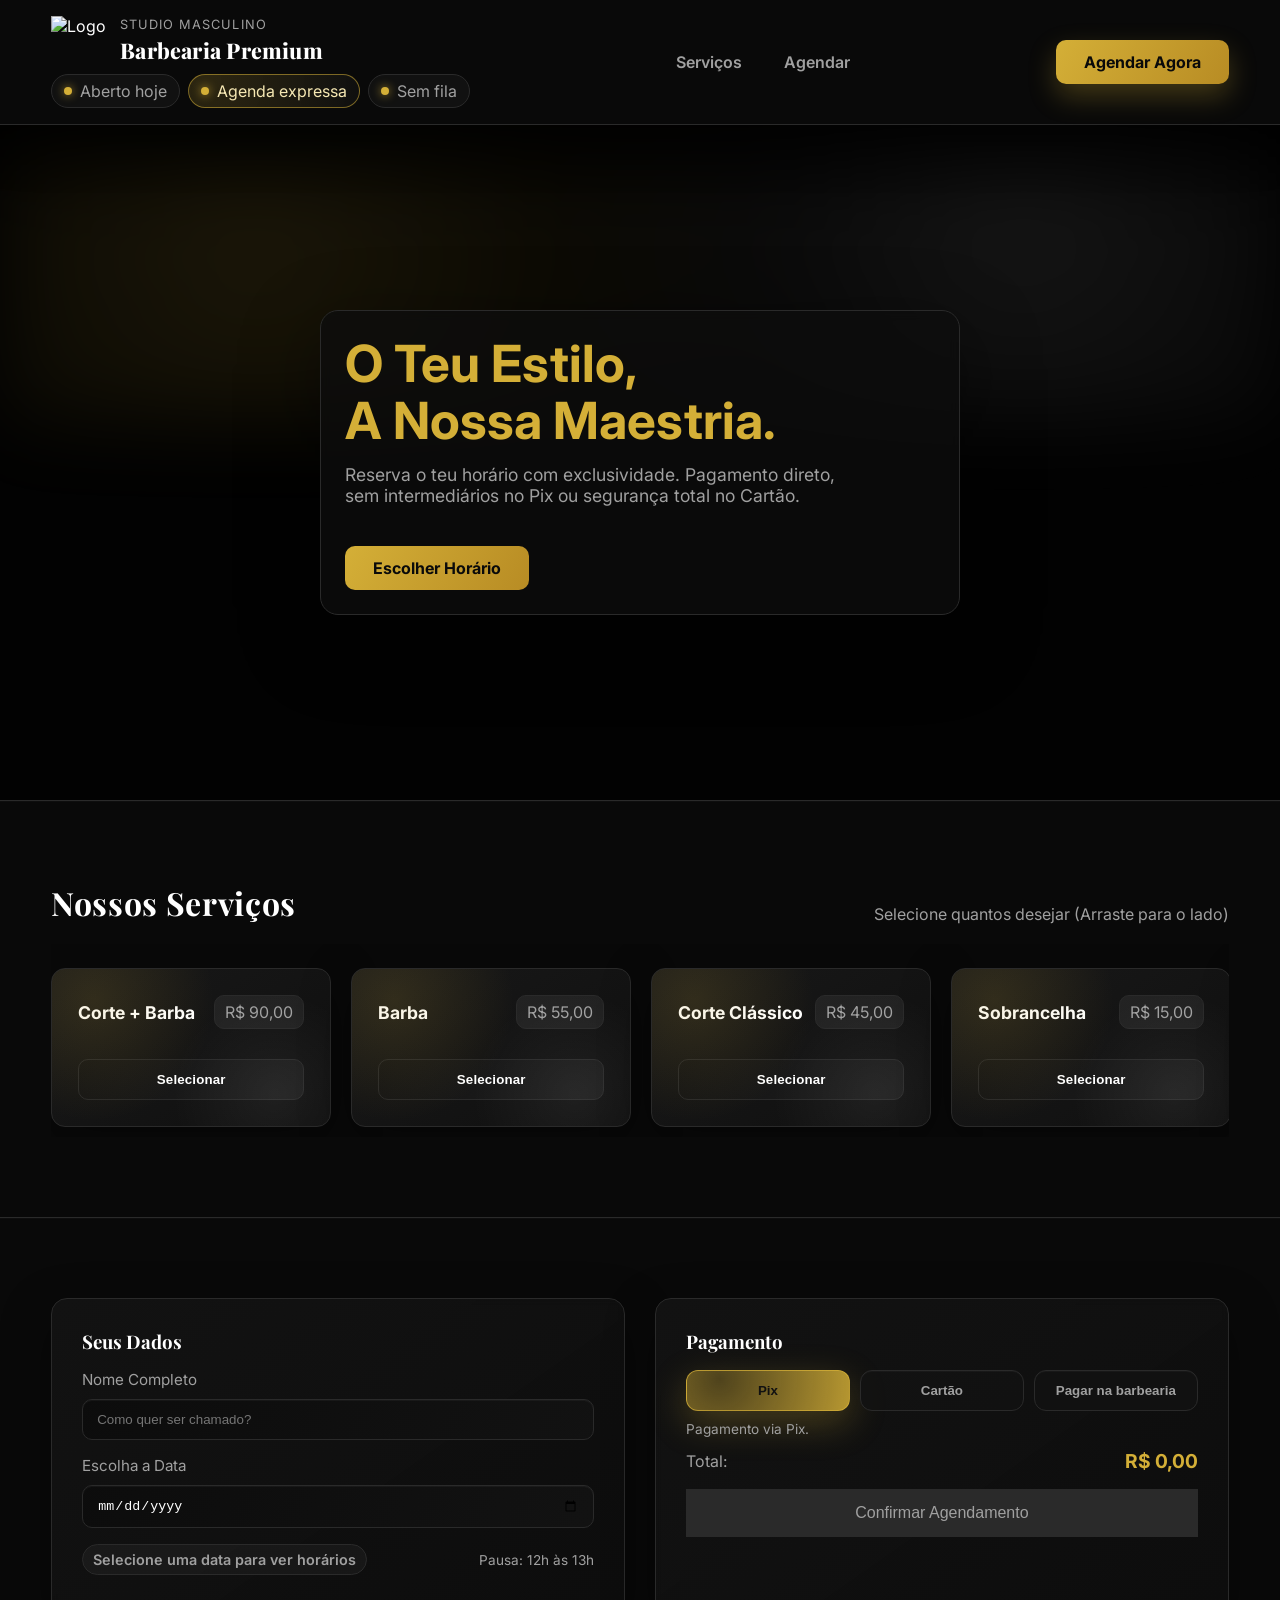
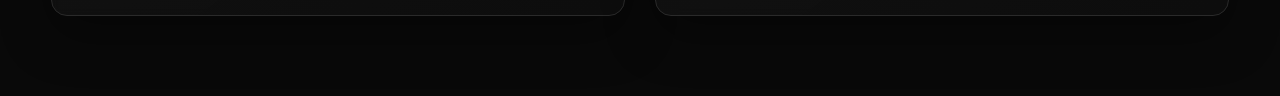
==== commit 9d66fac2: "Update index.html" ====
--- a/index.html
+++ b/index.html
@@ -14,9 +14,9 @@
 
     <header class="site-header">
         <div class="container header-inner">
-                <div class="brand-block">
-                    <div class="brand">
-                        <img src="maquininha-logo.png" alt="Logo" class="brand-logo-img">
+            <div class="brand-block">
+                <div class="brand">
+                    <img src="maquininha-logo.png" alt="Logo" class="brand-logo-img">
                     <div class="brand-text">
                         <span class="brand-kicker">Studio Masculino</span>
                         <span class="brand-name">Barbearia Premium</span>
@@ -28,10 +28,12 @@
                     <span class="pill pill-ghost">Sem fila</span>
                 </div>
             </div>
+
             <nav class="nav-links">
                 <a href="#servicos">Serviços</a>
                 <a href="#agendar">Agendar</a>
             </nav>
+
             <div class="header-actions">
                 <a href="#agendar" class="btn btn-primary">Agendar Agora</a>
             </div>
@@ -62,6 +64,7 @@
                         </div>
                         <button class="service-select">Selecionar</button>
                     </div>
+
                     <div class="service-card" data-service="Barba" data-price="55">
                         <div class="card-head">
                             <h3>Barba</h3>
@@ -69,6 +72,7 @@
                         </div>
                         <button class="service-select">Selecionar</button>
                     </div>
+
                     <div class="service-card" data-service="Corte Clássico" data-price="45">
                         <div class="card-head">
                             <h3>Corte Clássico</h3>
@@ -76,6 +80,7 @@
                         </div>
                         <button class="service-select">Selecionar</button>
                     </div>
+
                     <div class="service-card" data-service="Sobrancelha" data-price="15">
                         <div class="card-head">
                             <h3>Sobrancelha</h3>
@@ -83,6 +88,7 @@
                         </div>
                         <button class="service-select">Selecionar</button>
                     </div>
+
                     <div class="service-card test-card" data-service="Teste Sistema" data-price="1">
                         <div class="card-head">
                             <h3>Teste (R$ 1,00)</h3>
@@ -99,33 +105,42 @@
                 <div class="booking-grid">
                     <div class="panel">
                         <h3>Seus Dados</h3>
+
                         <div class="field">
-                            <label>Nome Completo</label>
+                            <label for="client-name">Nome Completo</label>
                             <input type="text" id="client-name" placeholder="Como quer ser chamado?">
                         </div>
+
                         <div class="field">
-                            <label>Escolha a Data</label>
+                            <label for="appointment-date">Escolha a Data</label>
                             <input type="date" id="appointment-date">
                         </div>
+
                         <div class="availability-head">
                             <span id="shop-status" class="shop-status status-neutral">Selecione uma data para ver horários</span>
                             <span class="lunch-info">Pausa: 12h às 13h</span>
                         </div>
+
                         <div id="slots-grid" class="slots-grid" aria-live="polite"></div>
                     </div>
+
                     <div class="panel">
                         <h3>Pagamento</h3>
+
                         <div class="payment-methods">
-                            <button class="payment-button active" data-method="pix">Pix</button>
-                            <button class="payment-button" data-method="card">Cartão</button>
-                            <button class="payment-button" data-method="onsite">Pagar na barbearia</button>
+                            <button class="payment-button active" data-method="pix" type="button">Pix</button>
+                            <button class="payment-button" data-method="card" type="button">Cartão</button>
+                            <button class="payment-button" data-method="onsite" type="button">Pagar na barbearia</button>
                         </div>
-                        <p class="onsite-note">Pague presencialmente no dia do atendimento.</p>
+
+                        <p id="payment-message" class="onsite-note">Pagamento via Pix.</p>
+
                         <div class="total-line">
                             <span>Total:</span>
                             <span id="total-value">R$ 0,00</span>
                         </div>
-                        <button id="confirm-btn" class="confirm-btn" disabled>Confirmar Agendamento</button>
+
+                        <button id="confirm-btn" class="confirm-btn" disabled type="button">Confirmar Agendamento</button>
                     </div>
                 </div>
             </div>
@@ -134,16 +149,20 @@
 
     <div id="pix-modal" class="modal-overlay">
         <div class="modal-content">
-            <button class="modal-close" id="close-pix-modal" aria-label="Fechar modal">&times;</button>
+            <button class="modal-close" id="close-pix-modal" aria-label="Fechar modal" type="button">&times;</button>
+
             <h3>Pagamento via Pix</h3>
             <p>Escaneie o QR Code ou copie o código abaixo para finalizar.</p>
+
             <div class="qr-wrapper">
                 <img id="qr-code-img" alt="QR Code Pix" class="qr-image">
             </div>
+
             <div class="copy-row">
                 <input id="pix-copy-paste" type="text" readonly>
                 <button class="btn btn-primary" id="copy-pix-btn" type="button">Copiar código</button>
             </div>
+
             <div class="modal-actions">
                 <button class="btn-secondary" id="btn-check-payment" type="button">Já paguei</button>
             </div>
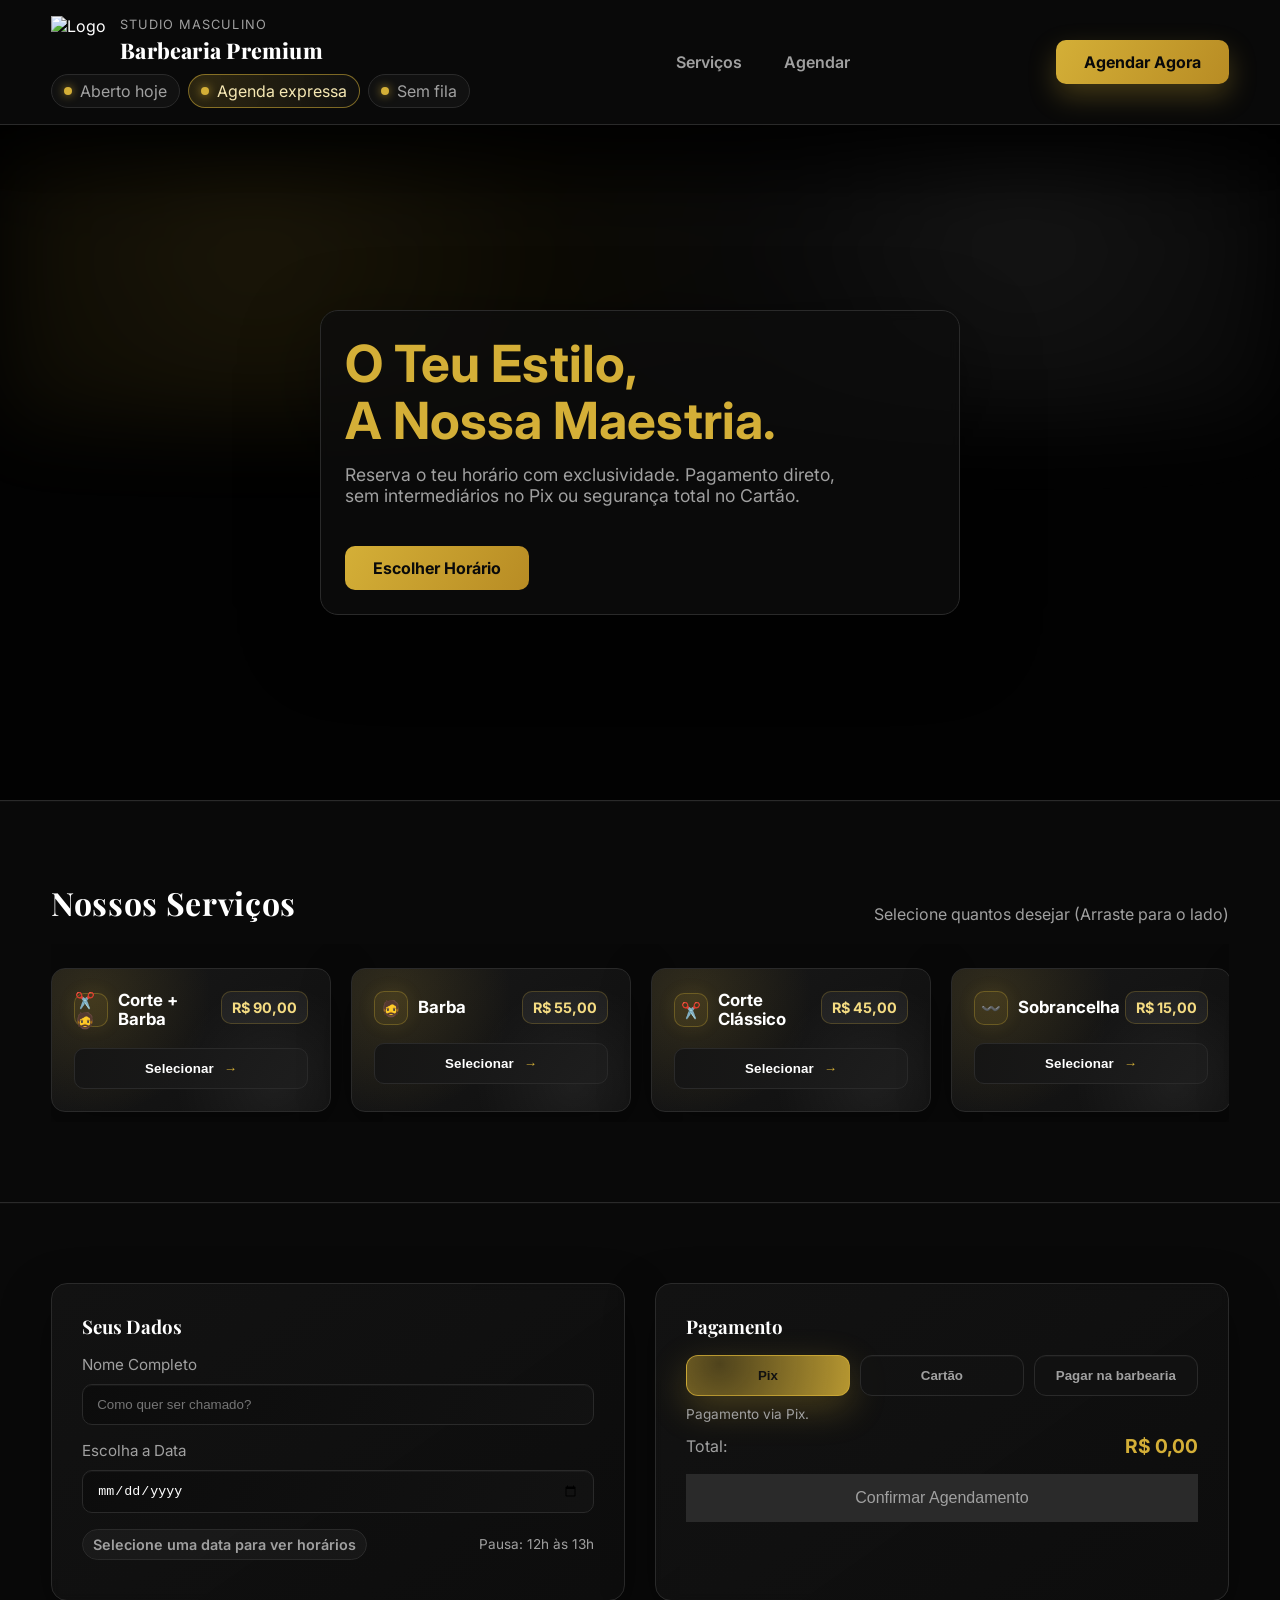
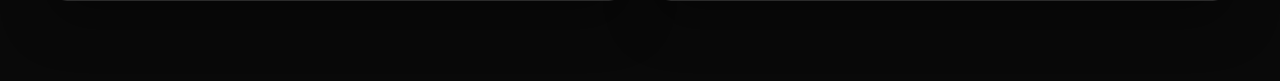
==== commit 2eadb8ba: "feat: add service icons and booking success modal" ====
--- a/index.html
+++ b/index.html
@@ -22,6 +22,7 @@
                         <span class="brand-name">Barbearia Premium</span>
                     </div>
                 </div>
+
                 <div class="header-meta">
                     <span class="pill pill-ghost">Aberto hoje</span>
                     <span class="pill pill-accent">Agenda expressa</span>
@@ -59,42 +60,72 @@
                 <div class="service-grid">
                     <div class="service-card" data-service="Corte + Barba" data-price="90">
                         <div class="card-head">
-                            <h3>Corte + Barba</h3>
+                            <div class="service-title">
+                                <span class="service-icon">✂️🧔</span>
+                                <h3>Corte + Barba</h3>
+                            </div>
                             <span class="price-tag">R$ 90,00</span>
                         </div>
-                        <button class="service-select">Selecionar</button>
+                        <button class="service-select" type="button">
+                            <span>Selecionar</span>
+                            <span class="select-arrow">→</span>
+                        </button>
                     </div>
 
                     <div class="service-card" data-service="Barba" data-price="55">
                         <div class="card-head">
-                            <h3>Barba</h3>
+                            <div class="service-title">
+                                <span class="service-icon">🧔</span>
+                                <h3>Barba</h3>
+                            </div>
                             <span class="price-tag">R$ 55,00</span>
                         </div>
-                        <button class="service-select">Selecionar</button>
+                        <button class="service-select" type="button">
+                            <span>Selecionar</span>
+                            <span class="select-arrow">→</span>
+                        </button>
                     </div>
 
                     <div class="service-card" data-service="Corte Clássico" data-price="45">
                         <div class="card-head">
-                            <h3>Corte Clássico</h3>
+                            <div class="service-title">
+                                <span class="service-icon">✂️</span>
+                                <h3>Corte Clássico</h3>
+                            </div>
                             <span class="price-tag">R$ 45,00</span>
                         </div>
-                        <button class="service-select">Selecionar</button>
+                        <button class="service-select" type="button">
+                            <span>Selecionar</span>
+                            <span class="select-arrow">→</span>
+                        </button>
                     </div>
 
                     <div class="service-card" data-service="Sobrancelha" data-price="15">
                         <div class="card-head">
-                            <h3>Sobrancelha</h3>
+                            <div class="service-title">
+                                <span class="service-icon">〰️</span>
+                                <h3>Sobrancelha</h3>
+                            </div>
                             <span class="price-tag">R$ 15,00</span>
                         </div>
-                        <button class="service-select">Selecionar</button>
+                        <button class="service-select" type="button">
+                            <span>Selecionar</span>
+                            <span class="select-arrow">→</span>
+                        </button>
                     </div>
 
                     <div class="service-card test-card" data-service="Teste Sistema" data-price="1">
                         <div class="card-head">
-                            <h3>Teste (R$ 1,00)</h3>
+                            <div class="service-title">
+                                <span class="service-icon">🧪</span>
+                                <h3>Teste Sistema</h3>
+                            </div>
                             <span class="price-tag">R$ 1,00</span>
                         </div>
-                        <button class="service-select">Selecionar</button>
+                        <button class="service-select" type="button">
+                            <span>Selecionar</span>
+                            <span class="select-arrow">→</span>
+                        </button>
                     </div>
                 </div>
             </div>
@@ -169,6 +200,64 @@
         </div>
     </div>
 
+    <div id="success-modal" class="modal-overlay">
+        <div class="modal-content success-modal-content">
+            <button class="modal-close" id="close-success-modal" aria-label="Fechar modal" type="button">&times;</button>
+
+            <div class="success-icon">✓</div>
+
+            <h3>Agendamento confirmado</h3>
+            <p class="success-subtitle">Seu horário foi reservado com sucesso.</p>
+
+            <div class="success-summary">
+                <div class="success-row">
+                    <span class="success-label">
+                        <span class="success-row-icon">👤</span>
+                        Cliente
+                    </span>
+                    <strong id="success-client">-</strong>
+                </div>
+
+                <div class="success-row">
+                    <span class="success-label">
+                        <span class="success-row-icon">✂️</span>
+                        Serviço
+                    </span>
+                    <strong id="success-services">-</strong>
+                </div>
+
+                <div class="success-row">
+                    <span class="success-label">
+                        <span class="success-row-icon">📅</span>
+                        Data e horário
+                    </span>
+                    <strong id="success-date-time">-</strong>
+                </div>
+
+                <div class="success-row">
+                    <span class="success-label">
+                        <span class="success-row-icon">💳</span>
+                        Pagamento
+                    </span>
+                    <strong id="success-payment">-</strong>
+                </div>
+
+                <div class="success-row success-id-row">
+                    <span class="success-label">
+                        <span class="success-row-icon">#</span>
+                        ID da reserva
+                    </span>
+                    <strong id="success-reservation-id">-</strong>
+                </div>
+            </div>
+
+            <div class="success-actions">
+                <button class="btn btn-primary" id="success-whatsapp-btn" type="button">Falar no WhatsApp</button>
+                <button class="btn-secondary" id="success-new-booking-btn" type="button">Novo agendamento</button>
+            </div>
+        </div>
+    </div>
+
     <script src="script.js"></script>
 </body>
-</html>
+</html>
--- a/styles.css
+++ b/styles.css
@@ -1,6 +1,6 @@
 :root {
     --bg-color: #0a0a0a;
-    --surface-color: #141414; /* Cinza bem escuro para os painéis */
+    --surface-color: #141414;
     --border-color: #2a2a2a;
     --text-primary: #ffffff;
     --text-secondary: #a0a0a0;
@@ -15,7 +15,6 @@
     background-color: var(--bg-color);
     color: var(--text-primary);
     font-family: var(--font-sans);
-    /* IMAGENS MANTIDAS - NÃO MEXER */
     background-image: url('fundo-rosto.jpg'); 
     background-size: cover;
     background-position: center;
@@ -35,7 +34,7 @@
     content: '';
     position: absolute;
     top: 0; left: 0; width: 100%; height: 100%;
-    background-color: rgba(0, 0, 0, 0.8); /* Escurece o fundo para legibilidade */
+    background-color: rgba(0, 0, 0, 0.8);
     z-index: -1;
 }
 
@@ -48,19 +47,28 @@
     padding: 16px 0;
     box-shadow: 0 18px 48px rgba(0, 0, 0, 0.32);
 }
+
 .header-inner { 
     display: grid; 
     grid-template-columns: 1fr; 
     align-items: center; 
     gap: 12px; 
 }
+
 .brand-block { display: flex; flex-direction: column; gap: 10px; }
+
 .brand { display: flex; align-items: center; gap: 14px; }
+
 .brand-logo-img { height: 48px; width: auto; }
+
 .brand-text { display: flex; flex-direction: column; gap: 4px; }
+
 .brand-kicker { font-size: 0.8rem; color: var(--text-secondary); letter-spacing: 0.08em; text-transform: uppercase; }
+
 .brand-name { font-family: var(--font-serif); font-size: 1.35rem; font-weight: 800; letter-spacing: 0.01em; }
+
 .header-meta { display: flex; align-items: center; gap: 8px; flex-wrap: wrap; }
+
 .pill {
     display: inline-flex;
     align-items: center;
@@ -71,6 +79,7 @@
     background: rgba(255, 255, 255, 0.04);
     color: var(--text-secondary);
 }
+
 .pill::before {
     content: '';
     width: 8px;
@@ -79,13 +88,17 @@
     background: var(--accent-color);
     box-shadow: 0 0 10px rgba(212, 175, 55, 0.8);
 }
+
 .pill-ghost { background: rgba(255, 255, 255, 0.03); }
+
 .pill-accent { 
     border-color: rgba(212, 175, 55, 0.55);
     background: radial-gradient(circle at 10% 10%, rgba(212, 175, 55, 0.18), rgba(20, 20, 20, 0.6));
     color: #f6e8b3;
 }
+
 .nav-links { display: none; }
+
 .nav-links a { 
     display: inline-flex;
     align-items: center;
@@ -95,17 +108,20 @@
     border-radius: 12px; 
     transition: all 0.25s ease; 
 }
+
 .nav-links a:hover { color: var(--text-primary); background: rgba(255, 255, 255, 0.07); }
+
 .header-actions .btn-primary { box-shadow: 0 12px 28px rgba(212, 175, 55, 0.28); }
 
-/* HERO SECTION - O Ajuste de Espaço está aqui */
+/* HERO */
 .hero-section {
     position: relative;
     min-height: 75vh;
     display: flex;
     align-items: center;
-    background: transparent; /* Garante que não tenha fundo branco */
-}
+    background: transparent;
+}
+
 .hero-section::after {
     content: '';
     position: absolute;
@@ -116,6 +132,7 @@
     filter: blur(40px);
     pointer-events: none;
 }
+
 .hero-content {
     position: relative;
     z-index: 1;
@@ -127,27 +144,50 @@
     box-shadow: 0 24px 80px rgba(0, 0, 0, 0.45);
     backdrop-filter: blur(6px);
 }
-.hero-content h1 { font-size: 2.25rem; color: var(--accent-color); line-height: 1.1; margin-bottom: 16px; }
-.hero-content p { font-size: 1rem; color: var(--text-secondary); max-width: 520px; }
-
-/* RESOLUÇÃO DO ESPAÇO: margem superior no botão hero */
+
+.hero-content h1 {
+    font-size: 2.25rem;
+    color: var(--accent-color);
+    line-height: 1.1;
+    margin-bottom: 16px;
+}
+
+.hero-content p {
+    font-size: 1rem;
+    color: var(--text-secondary);
+    max-width: 520px;
+}
+
 .btn-hero { 
     margin-top: 40px !important; 
     display: inline-block;
 }
 
-/* SEÇÕES (Removendo o fundo branco e unificando) */
+/* SEÇÕES */
 .section { 
     padding: 80px 0; 
-    background-color: rgba(10, 10, 10, 0.95); /* Fundo escuro estático */
+    background-color: rgba(10, 10, 10, 0.95);
     border-top: 1px solid var(--border-color);
     box-shadow: inset 0 1px 0 rgba(255, 255, 255, 0.02);
 }
-.section-head { display: flex; justify-content: space-between; align-items: flex-end; gap: 16px; margin-bottom: 20px; }
-.section-head h2 { font-family: var(--font-serif); font-size: 2rem; letter-spacing: 0.02em; }
+
+.section-head {
+    display: flex;
+    justify-content: space-between;
+    align-items: flex-end;
+    gap: 16px;
+    margin-bottom: 20px;
+}
+
+.section-head h2 {
+    font-family: var(--font-serif);
+    font-size: 2rem;
+    letter-spacing: 0.02em;
+}
+
 .section-head p { color: var(--text-secondary); }
 
-/* CARROSSEL DE SERVIÇOS */
+/* SERVIÇOS */
 .service-grid {
     display: flex;
     overflow-x: auto;
@@ -156,7 +196,9 @@
     scroll-snap-type: x mandatory;
     -webkit-overflow-scrolling: touch;
 }
+
 .service-grid::-webkit-scrollbar { height: 5px; }
+
 .service-grid::-webkit-scrollbar-thumb { background: var(--accent-color); border-radius: 10px; }
 
 .service-card {
@@ -166,11 +208,12 @@
     background: linear-gradient(145deg, rgba(26, 26, 26, 0.92), rgba(16, 16, 16, 0.92));
     border: 1px solid var(--border-color);
     border-radius: 14px;
-    padding: 26px;
+    padding: 22px;
     scroll-snap-align: start;
     box-shadow: 0 14px 50px rgba(0, 0, 0, 0.35);
     transition: transform 0.25s ease, border-color 0.25s ease, box-shadow 0.25s ease;
 }
+
 .service-card::before {
     content: '';
     position: absolute;
@@ -179,12 +222,59 @@
                 radial-gradient(circle at 80% 80%, rgba(255, 255, 255, 0.06), transparent 40%);
     pointer-events: none;
 }
-.service-card .card-head { display: flex; align-items: center; justify-content: space-between; margin-bottom: 18px; gap: 12px; }
-.service-card h3 { font-size: 1.1rem; }
-.price-tag { padding: 6px 10px; border-radius: 10px; background: rgba(255, 255, 255, 0.06); color: var(--text-secondary); border: 1px solid var(--border-color); }
+
+.service-card .card-head {
+    position: relative;
+    display: flex;
+    align-items: flex-start;
+    justify-content: space-between;
+    margin-bottom: 18px;
+    gap: 12px;
+}
+
+.service-title {
+    display: flex;
+    align-items: center;
+    gap: 10px;
+    min-width: 0;
+}
+
+.service-icon {
+    display: inline-flex;
+    align-items: center;
+    justify-content: center;
+    min-width: 34px;
+    width: 34px;
+    height: 34px;
+    border-radius: 10px;
+    color: var(--accent-color);
+    background: rgba(212, 175, 55, 0.10);
+    border: 1px solid rgba(212, 175, 55, 0.30);
+    box-shadow: 0 0 18px rgba(212, 175, 55, 0.10);
+    font-size: 1rem;
+}
+
+.service-card h3 {
+    font-size: 1.05rem;
+    line-height: 1.15;
+}
+
+.price-tag {
+    position: relative;
+    padding: 7px 10px;
+    border-radius: 10px;
+    background: rgba(255, 255, 255, 0.06);
+    color: #f5dc82;
+    border: 1px solid rgba(212, 175, 55, 0.24);
+    font-size: 0.9rem;
+    font-weight: 700;
+    white-space: nowrap;
+}
+
 .service-select {
+    position: relative;
     width: 100%;
-    margin-top: 12px;
+    margin-top: 10px;
     padding: 12px 14px;
     border-radius: 10px;
     border: 1px solid var(--border-color);
@@ -194,15 +284,65 @@
     letter-spacing: 0.01em;
     cursor: pointer;
     transition: all 0.25s ease;
-}
-.service-card:hover { transform: translateY(-4px); box-shadow: 0 18px 60px rgba(0, 0, 0, 0.45); }
-.service-select:hover { border-color: var(--accent-color); background: linear-gradient(120deg, rgba(34, 28, 14, 0.9), rgba(18, 18, 18, 0.9)); box-shadow: 0 12px 32px rgba(212, 175, 55, 0.18); }
-.service-card.selected { border-color: rgba(212, 175, 55, 0.8); box-shadow: 0 18px 60px rgba(212, 175, 55, 0.15); }
-.service-card.selected .price-tag { color: #f9e8b0; background: rgba(212, 175, 55, 0.18); border-color: rgba(212, 175, 55, 0.5); }
-.service-card.selected .service-select { background: linear-gradient(120deg, rgba(212, 175, 55, 0.9), rgba(161, 129, 36, 0.95)); color: #111; }
+    display: flex;
+    justify-content: center;
+    align-items: center;
+    gap: 10px;
+}
+
+.select-arrow {
+    color: var(--accent-color);
+    transition: transform 0.2s ease;
+}
+
+.service-card:hover {
+    transform: translateY(-4px);
+    box-shadow: 0 18px 60px rgba(0, 0, 0, 0.45);
+}
+
+.service-select:hover {
+    border-color: var(--accent-color);
+    background: linear-gradient(120deg, rgba(34, 28, 14, 0.9), rgba(18, 18, 18, 0.9));
+    box-shadow: 0 12px 32px rgba(212, 175, 55, 0.18);
+}
+
+.service-select:hover .select-arrow {
+    transform: translateX(4px);
+}
+
+.service-card.selected {
+    border-color: rgba(212, 175, 55, 0.8);
+    box-shadow: 0 18px 60px rgba(212, 175, 55, 0.15);
+}
+
+.service-card.selected .price-tag {
+    color: #f9e8b0;
+    background: rgba(212, 175, 55, 0.18);
+    border-color: rgba(212, 175, 55, 0.5);
+}
+
+.service-card.selected .service-icon {
+    background: rgba(212, 175, 55, 0.18);
+    border-color: rgba(212, 175, 55, 0.65);
+}
+
+.service-card.selected .service-select {
+    background: linear-gradient(120deg, rgba(212, 175, 55, 0.9), rgba(161, 129, 36, 0.95));
+    color: #111;
+}
+
+.service-card.selected .select-arrow {
+    color: #111;
+}
 
 /* AGENDAMENTO */
-.booking-grid { display: grid; grid-template-columns: 1fr; gap: 16px; align-items: stretch; }
+.booking-grid {
+    display: grid;
+    grid-template-columns: 1fr;
+    gap: 16px;
+    align-items: stretch;
+}
+
 .panel { 
     background: linear-gradient(145deg, rgba(20, 20, 20, 0.85), rgba(14, 14, 14, 0.92));
     padding: 22px; 
@@ -211,9 +351,24 @@
     box-shadow: 0 18px 50px rgba(0, 0, 0, 0.35);
     backdrop-filter: blur(4px);
 }
-.panel h3 { margin-bottom: 16px; font-family: var(--font-serif); }
-.field { display: flex; flex-direction: column; gap: 8px; margin-bottom: 16px; }
-.field label { color: var(--text-secondary); font-size: 0.95rem; }
+
+.panel h3 {
+    margin-bottom: 16px;
+    font-family: var(--font-serif);
+}
+
+.field {
+    display: flex;
+    flex-direction: column;
+    gap: 8px;
+    margin-bottom: 16px;
+}
+
+.field label {
+    color: var(--text-secondary);
+    font-size: 0.95rem;
+}
+
 .field input { 
     width: 100%; 
     padding: 12px 14px; 
@@ -225,7 +380,13 @@
     box-shadow: inset 0 1px 0 rgba(255, 255, 255, 0.04);
     transition: all 0.2s ease;
 }
-.field input:focus { outline: none; border-color: var(--accent-color); box-shadow: 0 0 0 3px rgba(212, 175, 55, 0.18); }
+
+.field input:focus {
+    outline: none;
+    border-color: var(--accent-color);
+    box-shadow: 0 0 0 3px rgba(212, 175, 55, 0.18);
+}
+
 .availability-head {
     display: flex;
     align-items: center;
@@ -234,6 +395,7 @@
     flex-wrap: wrap;
     margin: 8px 0 10px;
 }
+
 .shop-status {
     font-size: 0.9rem;
     font-weight: 600;
@@ -241,30 +403,37 @@
     border-radius: 999px;
     border: 1px solid var(--border-color);
 }
+
 .status-open {
     border-color: rgba(54, 179, 126, 0.5);
     color: #8ef0c5;
     background: rgba(54, 179, 126, 0.12);
 }
-.status-closed, .status-error {
+
+.status-closed,
+.status-error {
     border-color: rgba(219, 74, 74, 0.55);
     color: #ffb3b3;
     background: rgba(219, 74, 74, 0.14);
 }
+
 .status-neutral {
     color: var(--text-secondary);
     background: rgba(255, 255, 255, 0.04);
 }
+
 .lunch-info {
     color: var(--text-secondary);
     font-size: 0.85rem;
 }
+
 .slots-grid {
     display: grid;
     grid-template-columns: repeat(3, minmax(0, 1fr));
     gap: 10px;
     margin-top: 6px;
 }
+
 .slot-button {
     min-height: 46px;
     padding: 10px 8px;
@@ -276,19 +445,29 @@
     cursor: pointer;
     transition: all 0.2s ease;
 }
+
 .slot-button:hover { border-color: var(--accent-color); }
+
 .slot-button.selected {
     border-color: rgba(212, 175, 55, 0.8);
     background: linear-gradient(120deg, rgba(212, 175, 55, 0.9), rgba(161, 129, 36, 0.95));
     color: #141414;
 }
+
 .slots-message {
     grid-column: 1 / -1;
     color: var(--text-secondary);
     font-size: 0.95rem;
     padding: 8px 0;
 }
-.payment-methods { display: grid; grid-template-columns: 1fr; gap: 10px; margin-bottom: 10px; }
+
+.payment-methods {
+    display: grid;
+    grid-template-columns: 1fr;
+    gap: 10px;
+    margin-bottom: 10px;
+}
+
 .payment-button { 
     padding: 12px 14px;
     border-radius: 12px;
@@ -300,25 +479,79 @@
     transition: all 0.2s ease;
     box-shadow: inset 0 1px 0 rgba(255, 255, 255, 0.03);
 }
-.payment-button:hover { border-color: var(--accent-color); color: var(--text-primary); }
+
+.payment-button:hover {
+    border-color: var(--accent-color);
+    color: var(--text-primary);
+}
+
 .payment-button.active { 
     border-color: rgba(212, 175, 55, 0.75); 
     color: #111; 
     background: radial-gradient(circle at 20% 20%, rgba(212, 175, 55, 0.32), rgba(212, 175, 55, 0.85));
     box-shadow: 0 12px 36px rgba(212, 175, 55, 0.28);
 }
-.onsite-note { color: var(--text-secondary); font-size: 0.85rem; margin-bottom: 8px; }
-.total-line { display: flex; justify-content: space-between; align-items: center; margin: 12px 0 6px; color: var(--text-secondary); }
-#total-value { font-size: 1.2rem; color: var(--accent-color); font-weight: 700; }
-
-/* BOTÕES GERAIS */
-.btn { padding: 12px 28px; border-radius: 10px; font-weight: 700; cursor: pointer; border: none; text-decoration: none; transition: 0.25s ease; }
-.btn-primary, .confirm-btn { background: linear-gradient(120deg, var(--accent-color), #b88c24); color: #0a0a0a; }
-.btn-primary:hover, .confirm-btn:hover { transform: translateY(-1px); box-shadow: 0 14px 38px rgba(212, 175, 55, 0.35); }
-.confirm-btn { width: 100%; margin-top: 10px; padding: 14px; font-size: 1rem; border: 1px solid rgba(212, 175, 55, 0.6); }
-.confirm-btn:disabled { background: #2a2a2a; color: var(--text-secondary); border-color: var(--border-color); box-shadow: none; cursor: not-allowed; }
-
-/* PIX MODAL */
+
+.onsite-note {
+    color: var(--text-secondary);
+    font-size: 0.85rem;
+    margin-bottom: 8px;
+}
+
+.total-line {
+    display: flex;
+    justify-content: space-between;
+    align-items: center;
+    margin: 12px 0 6px;
+    color: var(--text-secondary);
+}
+
+#total-value {
+    font-size: 1.2rem;
+    color: var(--accent-color);
+    font-weight: 700;
+}
+
+/* BOTÕES */
+.btn {
+    padding: 12px 28px;
+    border-radius: 10px;
+    font-weight: 700;
+    cursor: pointer;
+    border: none;
+    text-decoration: none;
+    transition: 0.25s ease;
+}
+
+.btn-primary,
+.confirm-btn {
+    background: linear-gradient(120deg, var(--accent-color), #b88c24);
+    color: #0a0a0a;
+}
+
+.btn-primary:hover,
+.confirm-btn:hover {
+    transform: translateY(-1px);
+    box-shadow: 0 14px 38px rgba(212, 175, 55, 0.35);
+}
+
+.confirm-btn {
+    width: 100%;
+    margin-top: 10px;
+    padding: 14px;
+    font-size: 1rem;
+    border: 1px solid rgba(212, 175, 55, 0.6);
+}
+
+.confirm-btn:disabled {
+    background: #2a2a2a;
+    color: var(--text-secondary);
+    border-color: var(--border-color);
+    box-shadow: none;
+    cursor: not-allowed;
+}
+
+/* MODAIS */
 .modal-overlay {
     position: fixed;
     inset: 0;
@@ -329,7 +562,9 @@
     padding: 20px;
     z-index: 200;
 }
+
 .modal-overlay.open { display: flex; }
+
 .modal-content {
     position: relative;
     width: min(520px, 95vw);
@@ -339,17 +574,28 @@
     padding: 26px;
     box-shadow: 0 24px 70px rgba(0, 0, 0, 0.55);
 }
+
 .modal-close {
     position: absolute;
     top: 12px;
     right: 12px;
-    background: transparent;
-    border: none;
+    background: rgba(255, 255, 255, 0.06);
+    border: 1px solid var(--border-color);
     color: var(--text-secondary);
     font-size: 1.4rem;
     cursor: pointer;
-}
-.qr-wrapper { display: flex; justify-content: center; margin: 18px 0; }
+    width: 38px;
+    height: 38px;
+    border-radius: 999px;
+}
+
+/* PIX MODAL */
+.qr-wrapper {
+    display: flex;
+    justify-content: center;
+    margin: 18px 0;
+}
+
 .qr-image {
     width: 250px;
     height: 250px;
@@ -358,7 +604,14 @@
     padding: 10px;
     object-fit: contain;
 }
-.copy-row { display: flex; gap: 12px; align-items: center; margin-bottom: 12px; }
+
+.copy-row {
+    display: flex;
+    gap: 12px;
+    align-items: center;
+    margin-bottom: 12px;
+}
+
 .copy-row input {
     flex: 1;
     padding: 12px;
@@ -367,7 +620,13 @@
     background: #0f0f0f;
     color: #fff;
 }
-.modal-actions { display: flex; flex-direction: column; gap: 10px; }
+
+.modal-actions {
+    display: flex;
+    flex-direction: column;
+    gap: 10px;
+}
+
 .btn-secondary {
     width: 100%;
     padding: 12px 16px;
@@ -379,7 +638,103 @@
     cursor: pointer;
     transition: 0.2s ease;
 }
-.btn-secondary:hover { background: rgba(212, 175, 55, 0.14); color: #fff; }
+
+.btn-secondary:hover {
+    background: rgba(212, 175, 55, 0.14);
+    color: #fff;
+}
+
+/* MODAL DE SUCESSO */
+.success-modal-content {
+    text-align: center;
+    background: radial-gradient(circle at 50% 0%, rgba(212, 175, 55, 0.12), rgba(14, 14, 14, 0.97) 42%),
+                rgba(14, 14, 14, 0.98);
+    border-color: rgba(212, 175, 55, 0.22);
+}
+
+.success-icon {
+    width: 72px;
+    height: 72px;
+    margin: 12px auto 18px;
+    border-radius: 999px;
+    display: flex;
+    align-items: center;
+    justify-content: center;
+    background: rgba(212, 175, 55, 0.11);
+    border: 2px solid var(--accent-color);
+    color: var(--accent-color);
+    font-size: 2.4rem;
+    font-weight: 800;
+    box-shadow: 0 0 40px rgba(212, 175, 55, 0.22);
+}
+
+.success-modal-content h3 {
+    font-family: var(--font-serif);
+    font-size: 1.8rem;
+    margin-bottom: 8px;
+}
+
+.success-subtitle {
+    color: var(--text-secondary);
+    margin-bottom: 18px;
+}
+
+.success-summary {
+    display: grid;
+    gap: 0;
+    margin: 18px 0;
+    padding: 14px;
+    border-radius: 14px;
+    background: rgba(255, 255, 255, 0.035);
+    border: 1px solid var(--border-color);
+    text-align: left;
+}
+
+.success-row {
+    display: flex;
+    justify-content: space-between;
+    gap: 16px;
+    padding: 12px 0;
+    border-bottom: 1px solid rgba(255, 255, 255, 0.07);
+}
+
+.success-row:last-child {
+    border-bottom: none;
+}
+
+.success-label {
+    display: inline-flex;
+    align-items: center;
+    gap: 10px;
+    color: var(--text-secondary);
+    font-size: 0.9rem;
+}
+
+.success-row-icon {
+    color: var(--accent-color);
+    min-width: 22px;
+    display: inline-flex;
+    justify-content: center;
+}
+
+.success-row strong {
+    color: var(--text-primary);
+    font-size: 0.95rem;
+    text-align: right;
+}
+
+.success-id-row strong {
+    color: var(--accent-color);
+    font-size: 0.78rem;
+    word-break: break-all;
+    max-width: 52%;
+}
+
+.success-actions {
+    display: grid;
+    gap: 10px;
+    margin-top: 16px;
+}
 
 /* MOBILE */
 @media (max-width: 768px) {
@@ -395,6 +750,50 @@
     .hero-content .btn { width: 100%; text-align: center; }
 }
 
+@media (max-width: 520px) {
+    .service-card {
+        min-width: 260px;
+        padding: 18px;
+    }
+
+    .service-card .card-head {
+        gap: 8px;
+    }
+
+    .service-icon {
+        width: 32px;
+        height: 32px;
+        min-width: 32px;
+        font-size: 0.95rem;
+    }
+
+    .service-card h3 {
+        font-size: 1rem;
+    }
+
+    .price-tag {
+        font-size: 0.78rem;
+        padding: 6px 8px;
+    }
+
+    .success-row {
+        flex-direction: column;
+        gap: 4px;
+    }
+
+    .success-row strong {
+        text-align: left;
+    }
+
+    .success-id-row strong {
+        max-width: 100%;
+    }
+
+    .success-modal-content {
+        padding: 22px;
+    }
+}
+
 @media (min-width: 769px) {
     .header-inner { grid-template-columns: auto 1fr auto; gap: 24px; }
     .nav-links { display: flex; align-items: center; gap: 18px; justify-content: center; }
@@ -407,4 +806,4 @@
     .booking-grid { grid-template-columns: 1fr 1fr; gap: 30px; }
     .panel { padding: 30px; }
     .slots-grid { grid-template-columns: repeat(4, minmax(0, 1fr)); }
-}
+}
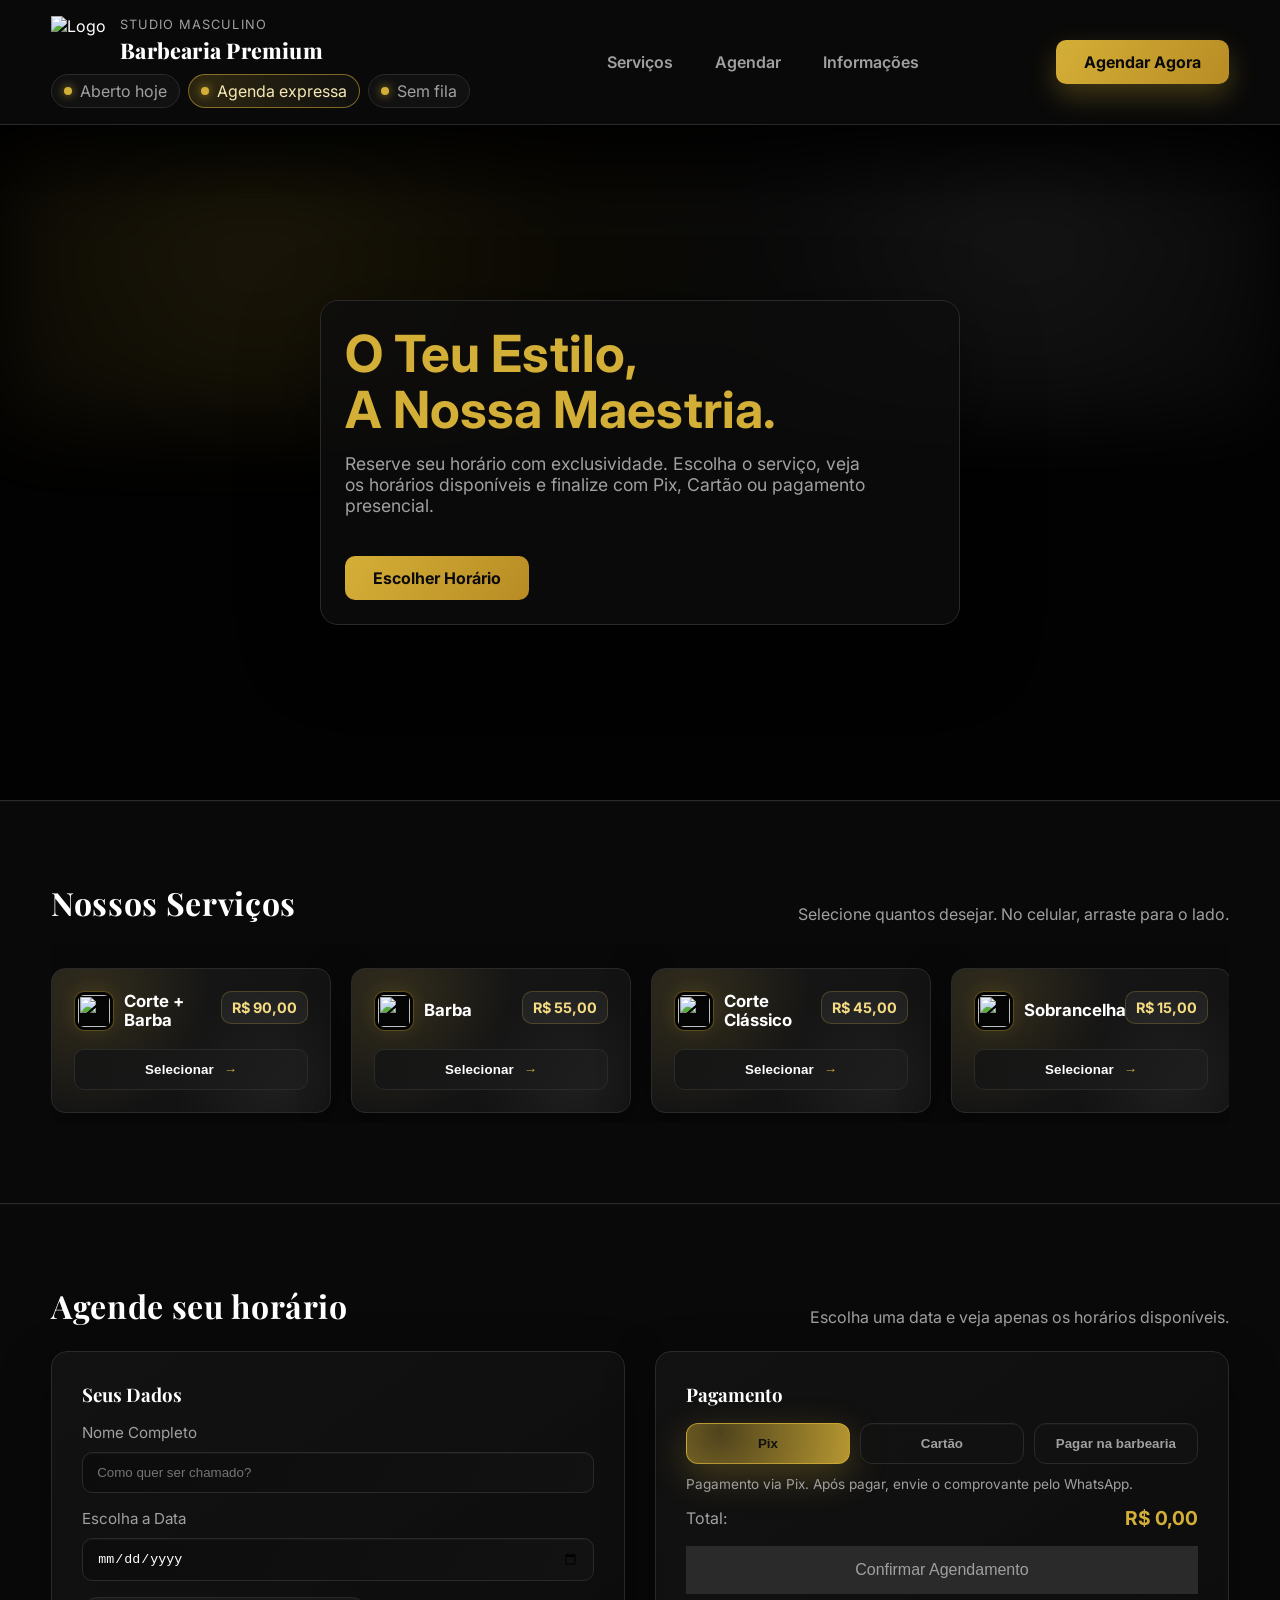
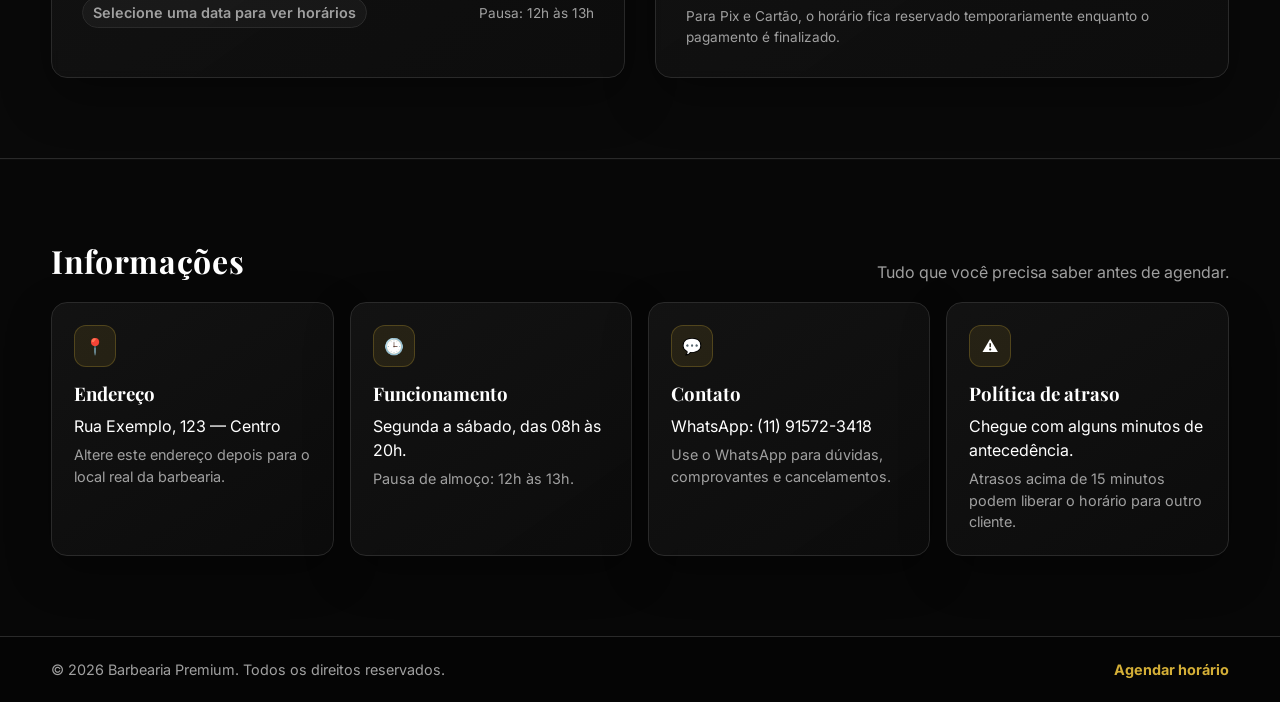
==== commit 68c29359: "feat: finalize public booking site" ====
--- a/index.html
+++ b/index.html
@@ -33,6 +33,7 @@
             <nav class="nav-links">
                 <a href="#servicos">Serviços</a>
                 <a href="#agendar">Agendar</a>
+                <a href="#informacoes">Informações</a>
             </nav>
 
             <div class="header-actions">
@@ -45,7 +46,7 @@
         <section class="hero-section">
             <div class="container hero-content">
                 <h1>O Teu Estilo, <br>A Nossa Maestria.</h1>
-                <p>Reserva o teu horário com exclusividade. Pagamento direto, sem intermediários no Pix ou segurança total no Cartão.</p>
+                <p>Reserve seu horário com exclusividade. Escolha o serviço, veja os horários disponíveis e finalize com Pix, Cartão ou pagamento presencial.</p>
                 <a href="#agendar" class="btn btn-primary btn-hero">Escolher Horário</a>
             </div>
         </section>
@@ -54,14 +55,16 @@
             <div class="container">
                 <div class="section-head">
                     <h2>Nossos Serviços</h2>
-                    <p>Selecione quantos desejar (Arraste para o lado)</p>
+                    <p>Selecione quantos desejar. No celular, arraste para o lado.</p>
                 </div>
                 
                 <div class="service-grid">
                     <div class="service-card" data-service="Corte + Barba" data-price="90">
                         <div class="card-head">
                             <div class="service-title">
-                                <span class="service-icon">✂️🧔</span>
+                                <span class="service-icon">
+                                    <img src="assets/icons/corte-barba.svg" alt="">
+                                </span>
                                 <h3>Corte + Barba</h3>
                             </div>
                             <span class="price-tag">R$ 90,00</span>
@@ -75,7 +78,9 @@
                     <div class="service-card" data-service="Barba" data-price="55">
                         <div class="card-head">
                             <div class="service-title">
-                                <span class="service-icon">🧔</span>
+                                <span class="service-icon">
+                                    <img src="assets/icons/barba.svg" alt="">
+                                </span>
                                 <h3>Barba</h3>
                             </div>
                             <span class="price-tag">R$ 55,00</span>
@@ -89,7 +94,9 @@
                     <div class="service-card" data-service="Corte Clássico" data-price="45">
                         <div class="card-head">
                             <div class="service-title">
-                                <span class="service-icon">✂️</span>
+                                <span class="service-icon">
+                                    <img src="assets/icons/corte.svg" alt="">
+                                </span>
                                 <h3>Corte Clássico</h3>
                             </div>
                             <span class="price-tag">R$ 45,00</span>
@@ -103,7 +110,9 @@
                     <div class="service-card" data-service="Sobrancelha" data-price="15">
                         <div class="card-head">
                             <div class="service-title">
-                                <span class="service-icon">〰️</span>
+                                <span class="service-icon">
+                                    <img src="assets/icons/sobrancelha.svg" alt="">
+                                </span>
                                 <h3>Sobrancelha</h3>
                             </div>
                             <span class="price-tag">R$ 15,00</span>
@@ -113,26 +122,17 @@
                             <span class="select-arrow">→</span>
                         </button>
                     </div>
-
-                    <div class="service-card test-card" data-service="Teste Sistema" data-price="1">
-                        <div class="card-head">
-                            <div class="service-title">
-                                <span class="service-icon">🧪</span>
-                                <h3>Teste Sistema</h3>
-                            </div>
-                            <span class="price-tag">R$ 1,00</span>
-                        </div>
-                        <button class="service-select" type="button">
-                            <span>Selecionar</span>
-                            <span class="select-arrow">→</span>
-                        </button>
-                    </div>
                 </div>
             </div>
         </section>
 
         <section id="agendar" class="section section-booking">
             <div class="container">
+                <div class="section-head booking-head">
+                    <h2>Agende seu horário</h2>
+                    <p>Escolha uma data e veja apenas os horários disponíveis.</p>
+                </div>
+
                 <div class="booking-grid">
                     <div class="panel">
                         <h3>Seus Dados</h3>
@@ -164,7 +164,7 @@
                             <button class="payment-button" data-method="onsite" type="button">Pagar na barbearia</button>
                         </div>
 
-                        <p id="payment-message" class="onsite-note">Pagamento via Pix.</p>
+                        <p id="payment-message" class="onsite-note">Pagamento via Pix. Após pagar, envie o comprovante pelo WhatsApp.</p>
 
                         <div class="total-line">
                             <span>Total:</span>
@@ -172,18 +172,68 @@
                         </div>
 
                         <button id="confirm-btn" class="confirm-btn" disabled type="button">Confirmar Agendamento</button>
+
+                        <p class="booking-note">
+                            Para Pix e Cartão, o horário fica reservado temporariamente enquanto o pagamento é finalizado.
+                        </p>
+                    </div>
+                </div>
+            </div>
+        </section>
+
+        <section id="informacoes" class="section info-section">
+            <div class="container">
+                <div class="section-head">
+                    <h2>Informações</h2>
+                    <p>Tudo que você precisa saber antes de agendar.</p>
+                </div>
+
+                <div class="info-grid">
+                    <div class="info-card">
+                        <span class="info-icon">📍</span>
+                        <h3>Endereço</h3>
+                        <p>Rua Exemplo, 123 — Centro</p>
+                        <p class="info-muted">Altere este endereço depois para o local real da barbearia.</p>
+                    </div>
+
+                    <div class="info-card">
+                        <span class="info-icon">🕒</span>
+                        <h3>Funcionamento</h3>
+                        <p>Segunda a sábado, das 08h às 20h.</p>
+                        <p class="info-muted">Pausa de almoço: 12h às 13h.</p>
+                    </div>
+
+                    <div class="info-card">
+                        <span class="info-icon">💬</span>
+                        <h3>Contato</h3>
+                        <p>WhatsApp: (11) 91572-3418</p>
+                        <p class="info-muted">Use o WhatsApp para dúvidas, comprovantes e cancelamentos.</p>
+                    </div>
+
+                    <div class="info-card">
+                        <span class="info-icon">⚠️</span>
+                        <h3>Política de atraso</h3>
+                        <p>Chegue com alguns minutos de antecedência.</p>
+                        <p class="info-muted">Atrasos acima de 15 minutos podem liberar o horário para outro cliente.</p>
                     </div>
                 </div>
             </div>
         </section>
     </main>
+
+    <footer class="site-footer">
+        <div class="container footer-inner">
+            <p>© 2026 Barbearia Premium. Todos os direitos reservados.</p>
+            <a href="#agendar">Agendar horário</a>
+        </div>
+    </footer>
 
     <div id="pix-modal" class="modal-overlay">
         <div class="modal-content">
             <button class="modal-close" id="close-pix-modal" aria-label="Fechar modal" type="button">&times;</button>
 
             <h3>Pagamento via Pix</h3>
-            <p>Escaneie o QR Code ou copie o código abaixo para finalizar.</p>
+            <p>Escaneie o QR Code ou copie o código abaixo. Depois, envie o comprovante pelo WhatsApp para confirmar.</p>
 
             <div class="qr-wrapper">
                 <img id="qr-code-img" alt="QR Code Pix" class="qr-image">
@@ -194,6 +244,10 @@
                 <button class="btn btn-primary" id="copy-pix-btn" type="button">Copiar código</button>
             </div>
 
+            <p class="pix-warning">
+                Seu horário fica reservado por até 15 minutos enquanto aguardamos o pagamento.
+            </p>
+
             <div class="modal-actions">
                 <button class="btn-secondary" id="btn-check-payment" type="button">Já paguei</button>
             </div>
--- a/styles.css
+++ b/styles.css
@@ -187,6 +187,10 @@
 
 .section-head p { color: var(--text-secondary); }
 
+.booking-head {
+    margin-bottom: 24px;
+}
+
 /* SERVIÇOS */
 .service-grid {
     display: flex;
@@ -243,15 +247,23 @@
     display: inline-flex;
     align-items: center;
     justify-content: center;
-    min-width: 34px;
-    width: 34px;
-    height: 34px;
+    min-width: 40px;
+    width: 40px;
+    height: 40px;
     border-radius: 10px;
     color: var(--accent-color);
-    background: rgba(212, 175, 55, 0.10);
-    border: 1px solid rgba(212, 175, 55, 0.30);
-    box-shadow: 0 0 18px rgba(212, 175, 55, 0.10);
-    font-size: 1rem;
+    background: #050505;
+    border: 1px solid rgba(212, 175, 55, 0.42);
+    box-shadow: 0 0 18px rgba(212, 175, 55, 0.12);
+    overflow: hidden;
+}
+
+.service-icon img {
+    display: block;
+    width: 32px;
+    height: 32px;
+    object-fit: contain;
+    border-radius: 6px;
 }
 
 .service-card h3 {
@@ -322,8 +334,9 @@
 }
 
 .service-card.selected .service-icon {
-    background: rgba(212, 175, 55, 0.18);
-    border-color: rgba(212, 175, 55, 0.65);
+    background: #050505;
+    border-color: rgba(212, 175, 55, 0.8);
+    box-shadow: 0 0 22px rgba(212, 175, 55, 0.20);
 }
 
 .service-card.selected .service-select {
@@ -492,10 +505,29 @@
     box-shadow: 0 12px 36px rgba(212, 175, 55, 0.28);
 }
 
+.onsite-note,
+.booking-note,
+.pix-warning {
+    color: var(--text-secondary);
+    font-size: 0.85rem;
+    line-height: 1.5;
+}
+
 .onsite-note {
-    color: var(--text-secondary);
-    font-size: 0.85rem;
     margin-bottom: 8px;
+}
+
+.booking-note {
+    margin-top: 12px;
+}
+
+.pix-warning {
+    margin: 10px 0 14px;
+    padding: 10px 12px;
+    border-radius: 10px;
+    background: rgba(212, 175, 55, 0.08);
+    border: 1px solid rgba(212, 175, 55, 0.18);
+    color: #f6e8b3;
 }
 
 .total-line {
@@ -508,6 +540,74 @@
 
 #total-value {
     font-size: 1.2rem;
+    color: var(--accent-color);
+    font-weight: 700;
+}
+
+/* INFORMAÇÕES */
+.info-section {
+    background: rgba(8, 8, 8, 0.96);
+}
+
+.info-grid {
+    display: grid;
+    grid-template-columns: 1fr;
+    gap: 16px;
+}
+
+.info-card {
+    background: linear-gradient(145deg, rgba(20, 20, 20, 0.88), rgba(12, 12, 12, 0.94));
+    border: 1px solid var(--border-color);
+    border-radius: 16px;
+    padding: 22px;
+    box-shadow: 0 16px 46px rgba(0, 0, 0, 0.32);
+}
+
+.info-icon {
+    display: inline-flex;
+    width: 42px;
+    height: 42px;
+    align-items: center;
+    justify-content: center;
+    border-radius: 12px;
+    background: rgba(212, 175, 55, 0.10);
+    border: 1px solid rgba(212, 175, 55, 0.25);
+    margin-bottom: 14px;
+}
+
+.info-card h3 {
+    font-family: var(--font-serif);
+    margin-bottom: 8px;
+}
+
+.info-card p {
+    color: var(--text-primary);
+    line-height: 1.5;
+}
+
+.info-muted {
+    color: var(--text-secondary) !important;
+    margin-top: 6px;
+    font-size: 0.9rem;
+}
+
+/* FOOTER */
+.site-footer {
+    background: #050505;
+    border-top: 1px solid var(--border-color);
+    padding: 24px 0;
+}
+
+.footer-inner {
+    display: flex;
+    flex-direction: column;
+    gap: 10px;
+    color: var(--text-secondary);
+    font-size: 0.9rem;
+    text-align: center;
+}
+
+.footer-inner a {
     color: var(--accent-color);
     font-weight: 700;
 }
@@ -761,10 +861,14 @@
     }
 
     .service-icon {
+        width: 40px;
+        height: 40px;
+        min-width: 40px;
+    }
+
+    .service-icon img {
         width: 32px;
         height: 32px;
-        min-width: 32px;
-        font-size: 0.95rem;
     }
 
     .service-card h3 {
@@ -791,6 +895,11 @@
 
     .success-modal-content {
         padding: 22px;
+    }
+
+    .copy-row {
+        flex-direction: column;
+        align-items: stretch;
     }
 }
 
@@ -798,6 +907,8 @@
     .header-inner { grid-template-columns: auto 1fr auto; gap: 24px; }
     .nav-links { display: flex; align-items: center; gap: 18px; justify-content: center; }
     .payment-methods { grid-template-columns: repeat(3, 1fr); }
+    .info-grid { grid-template-columns: repeat(2, 1fr); }
+    .footer-inner { flex-direction: row; justify-content: space-between; text-align: left; }
 }
 
 @media (min-width: 900px) {
@@ -806,4 +917,5 @@
     .booking-grid { grid-template-columns: 1fr 1fr; gap: 30px; }
     .panel { padding: 30px; }
     .slots-grid { grid-template-columns: repeat(4, minmax(0, 1fr)); }
+    .info-grid { grid-template-columns: repeat(4, 1fr); }
 }
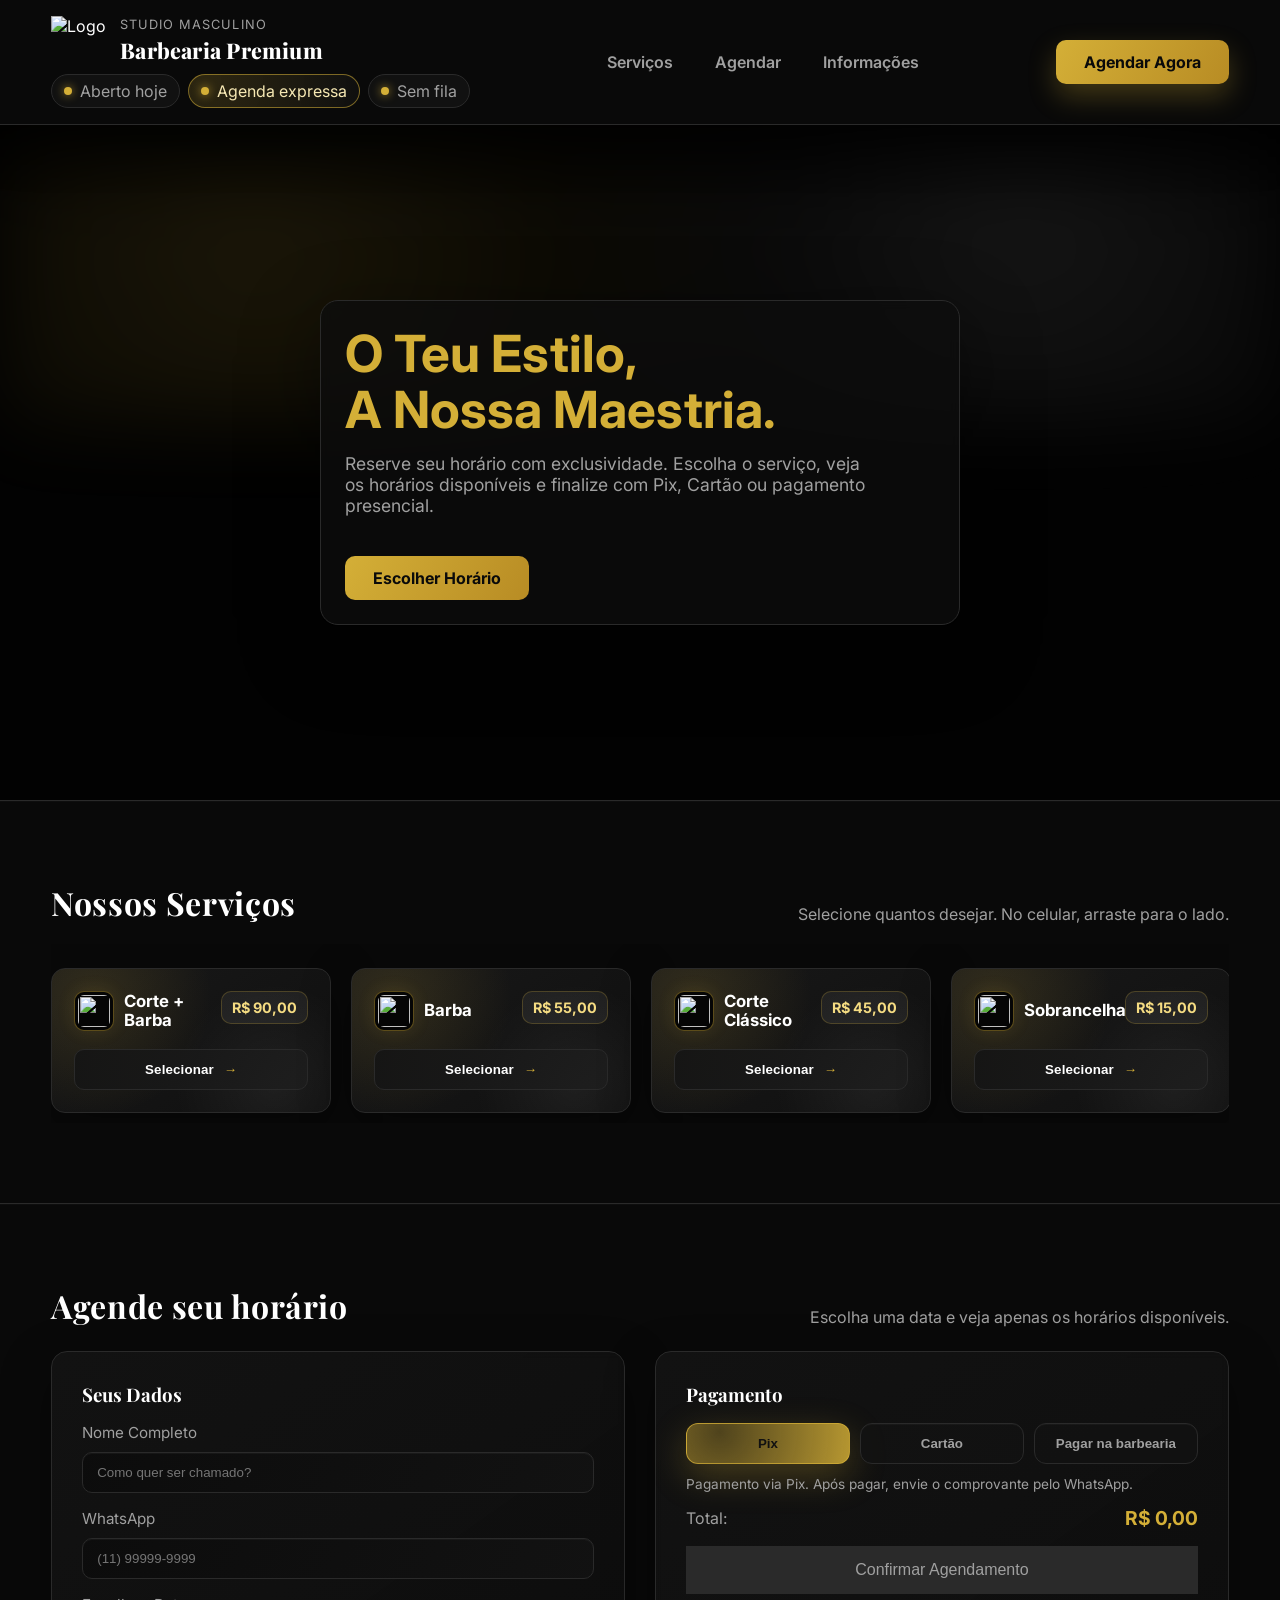
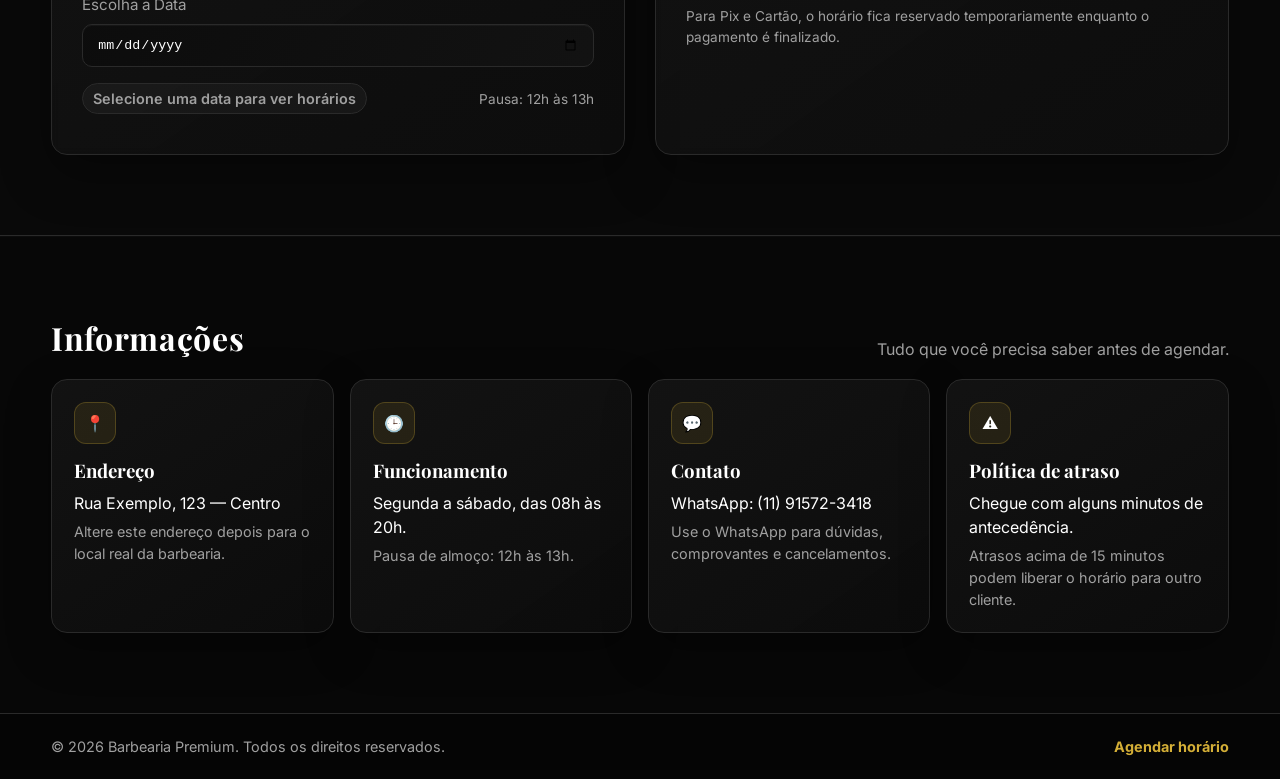
==== commit c52b6145: "feat: require client WhatsApp for bookings" ====
--- a/index.html
+++ b/index.html
@@ -143,6 +143,11 @@
                         </div>
 
                         <div class="field">
+                            <label for="client-phone">WhatsApp</label>
+                            <input type="tel" id="client-phone" placeholder="(11) 99999-9999" inputmode="tel" autocomplete="tel">
+                        </div>
+
+                        <div class="field">
                             <label for="appointment-date">Escolha a Data</label>
                             <input type="date" id="appointment-date">
                         </div>
@@ -274,6 +279,14 @@
 
                 <div class="success-row">
                     <span class="success-label">
+                        <span class="success-row-icon">📱</span>
+                        WhatsApp
+                    </span>
+                    <strong id="success-phone">-</strong>
+                </div>
+
+                <div class="success-row">
+                    <span class="success-label">
                         <span class="success-row-icon">✂️</span>
                         Serviço
                     </span>
@@ -312,6 +325,6 @@
         </div>
     </div>
 
-    <script src="script.js"></script>
+    <script src="script.js?v=7"></script>
 </body>
 </html>
